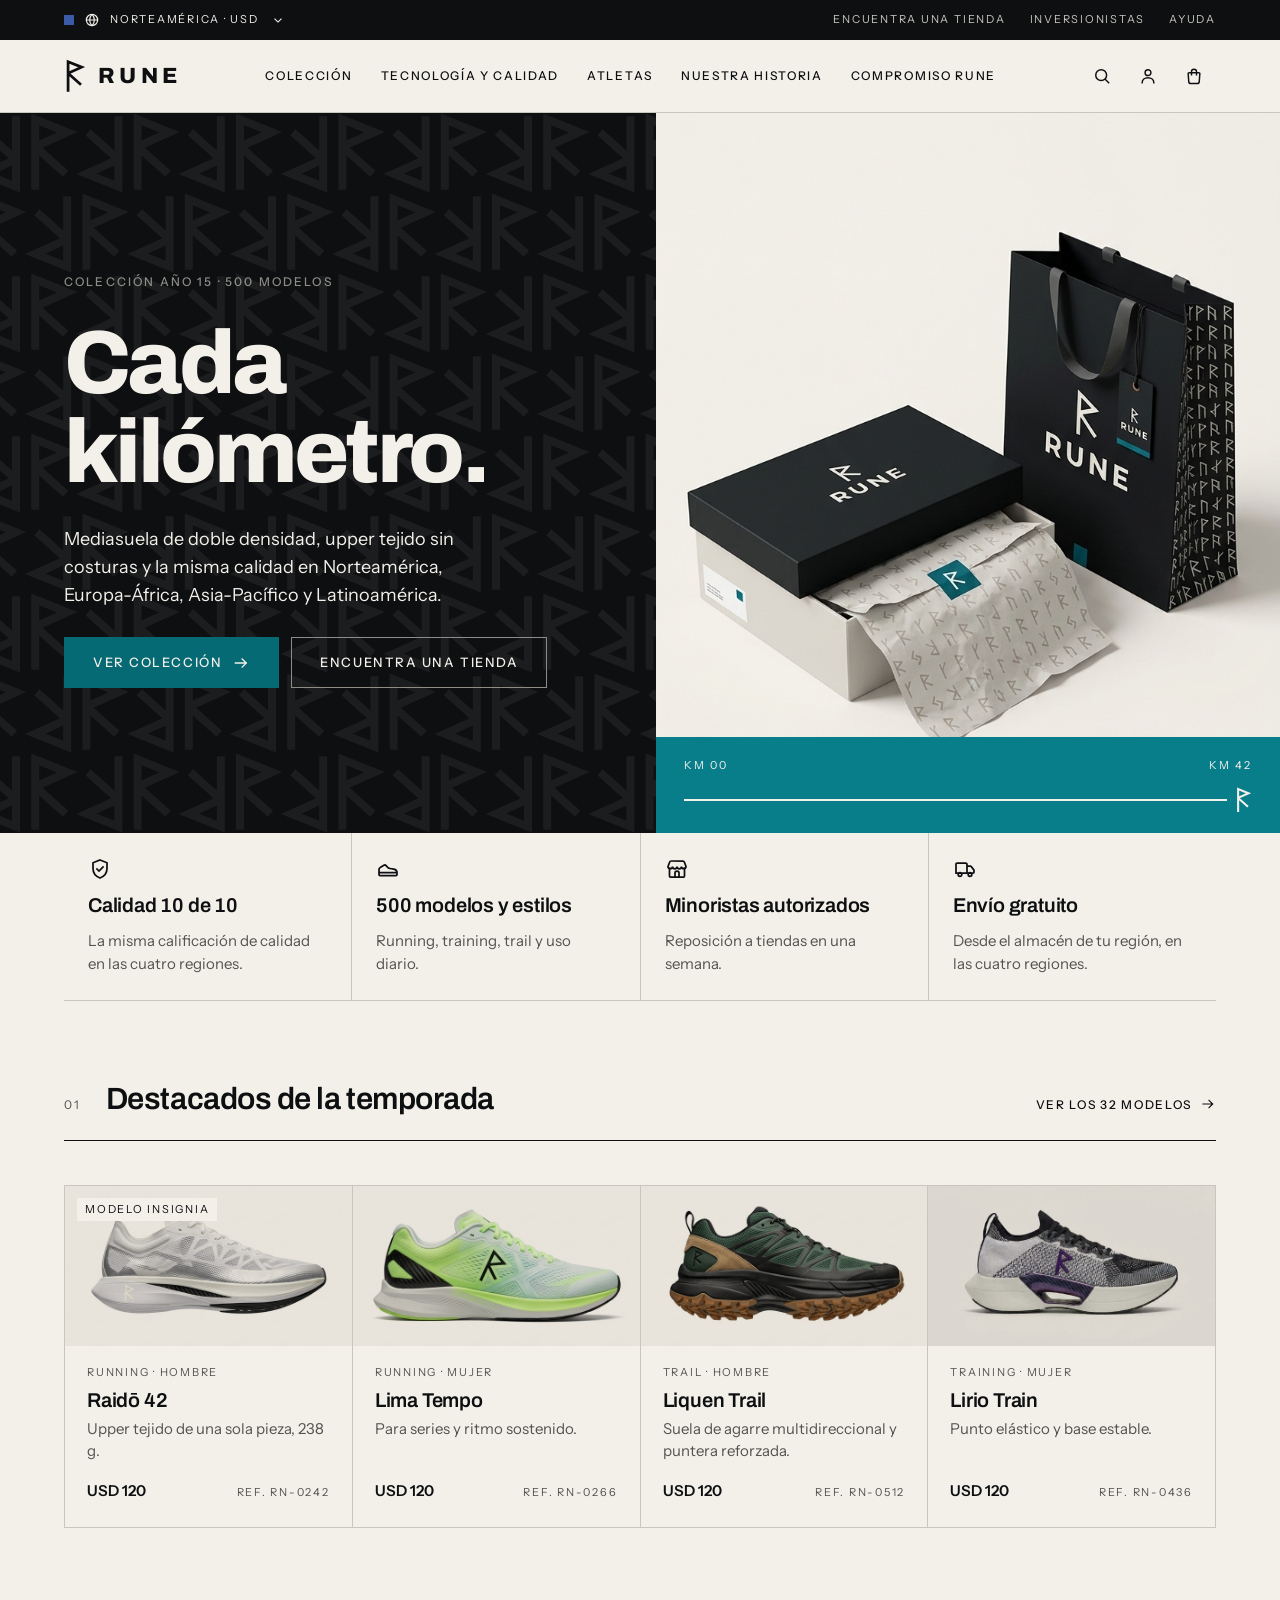
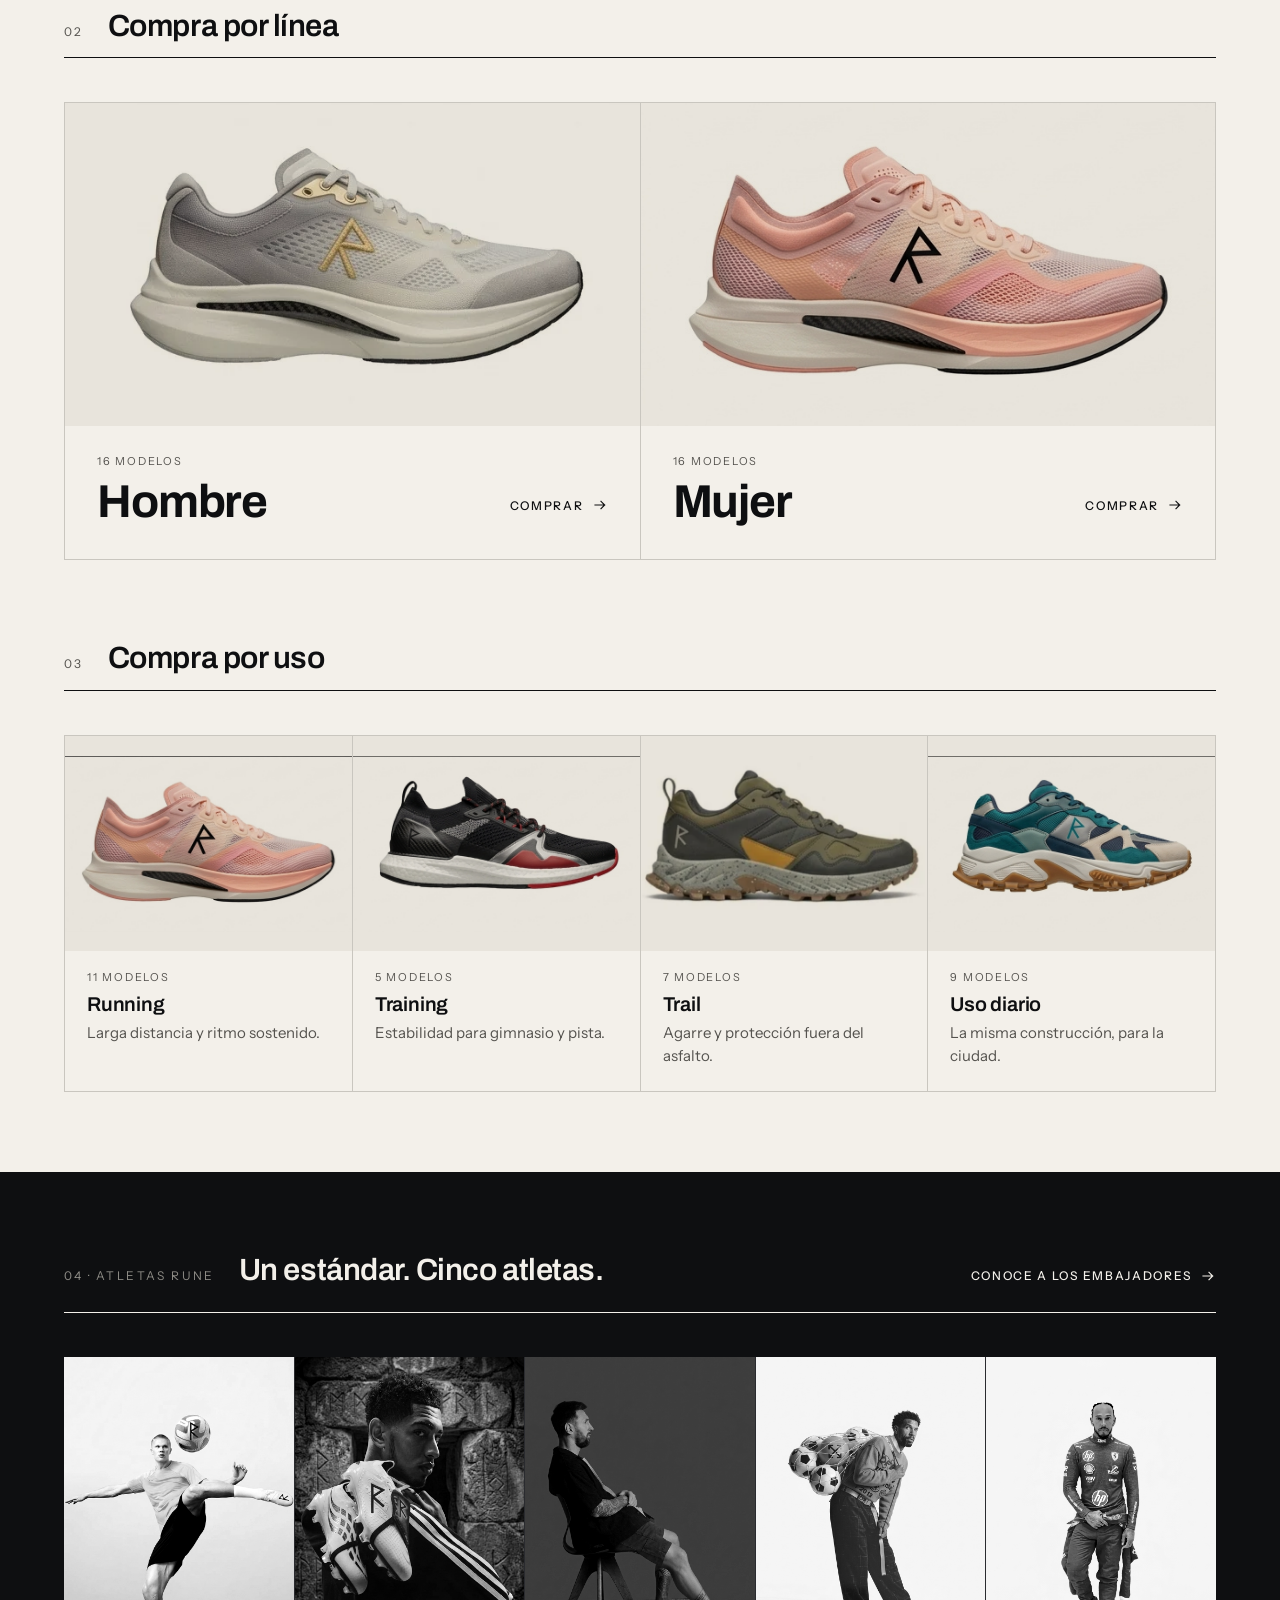
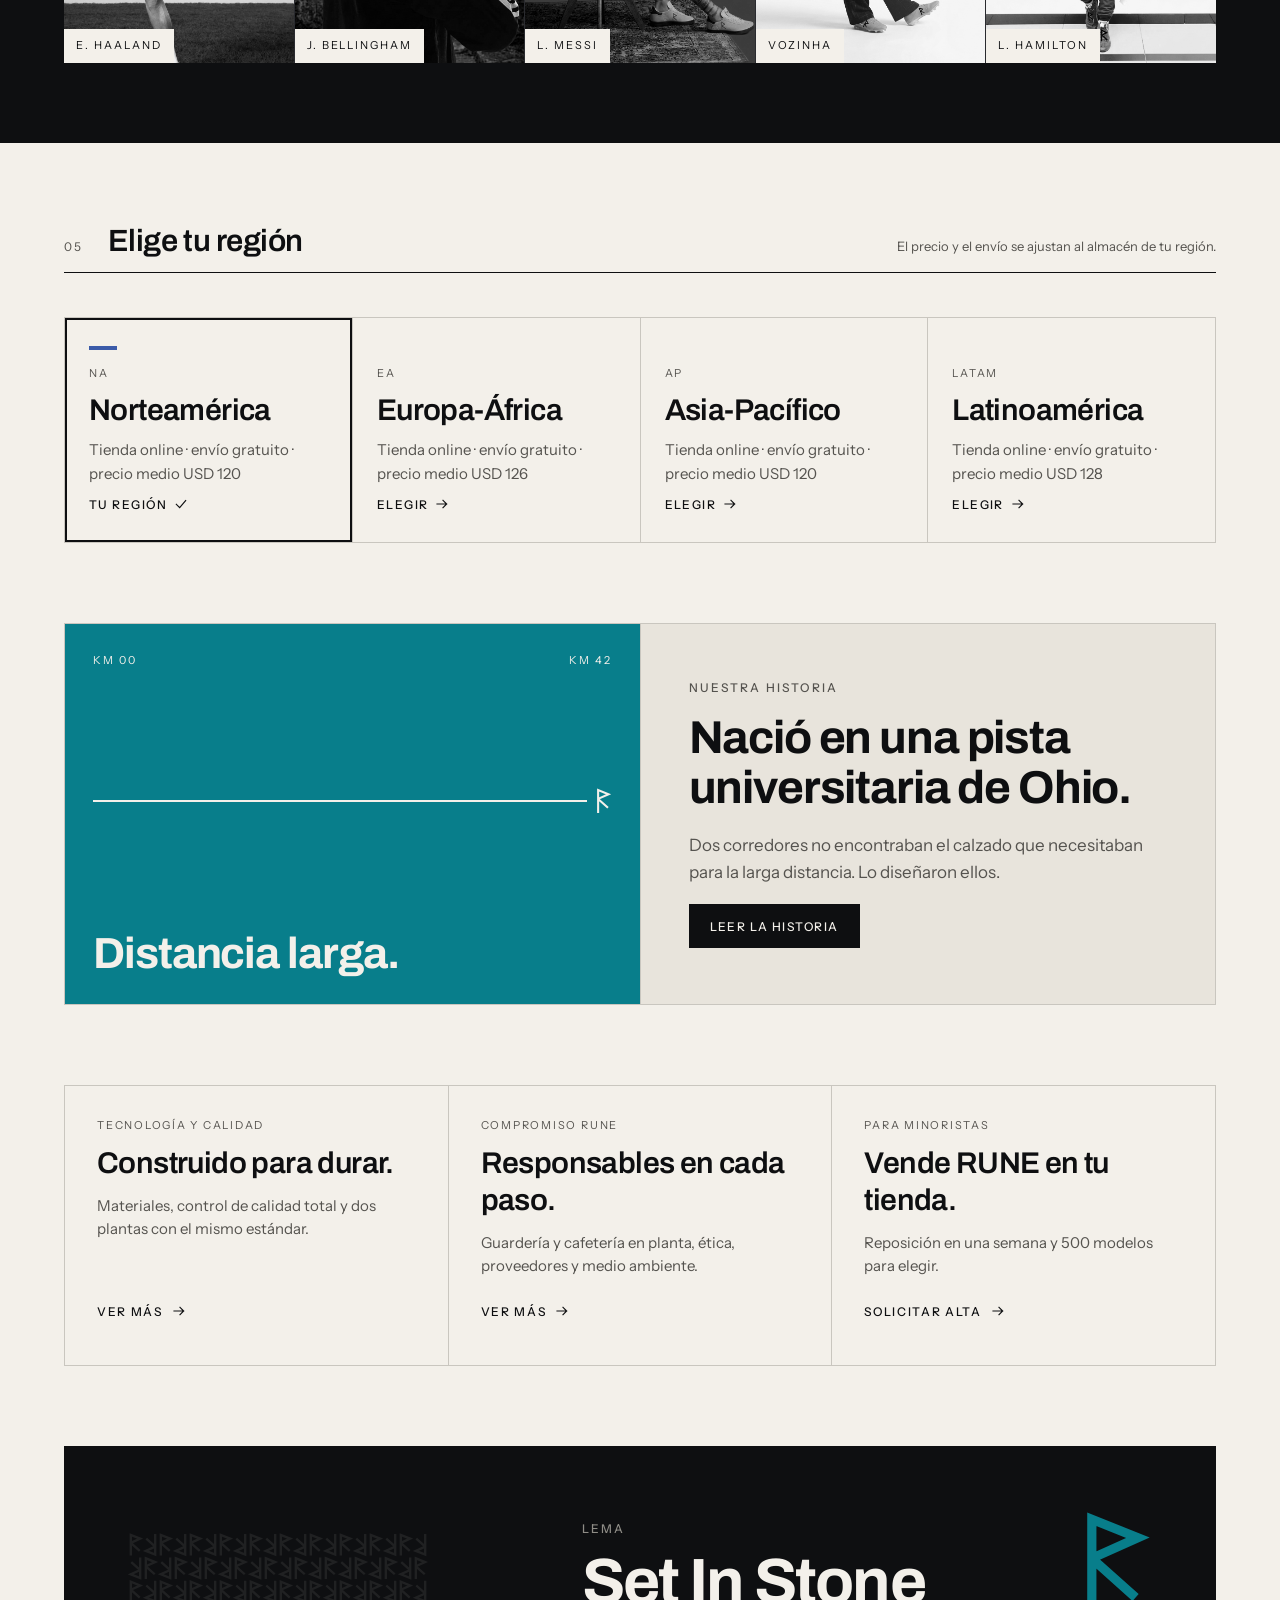
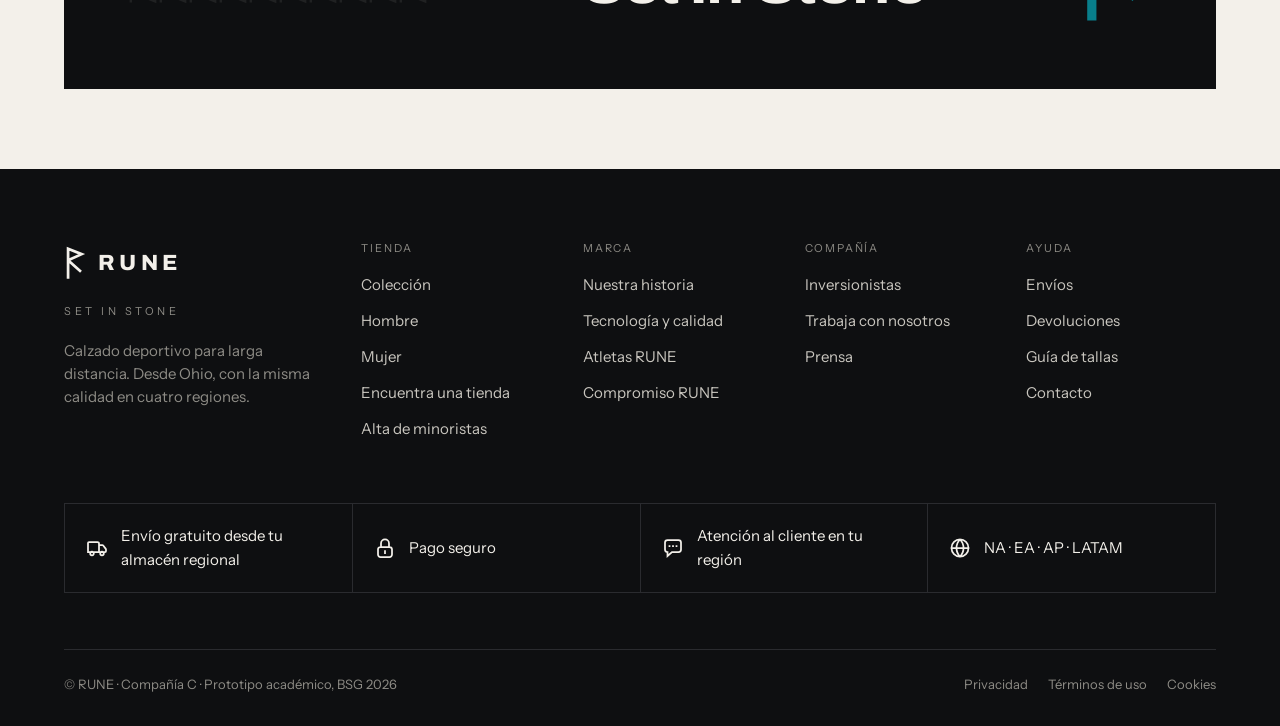
==== index.html @ 39f9c2b1 "V1" ====
<!doctype html>
<html lang="es">
<head>
<meta charset="utf-8">
<meta name="viewport" content="width=device-width, initial-scale=1">
<title>RUNE · Calzado deportivo para larga distancia</title>
<meta name="description" content="Calzado deportivo de larga distancia con la misma calidad en Norteamérica, Europa-África, Asia-Pacífico y Latinoamérica.">
<link rel="icon" href="img/marca/favicon.svg" type="image/svg+xml">
<link rel="stylesheet" href="css/site.css">
<style>
.uses .stage { aspect-ratio: 4 / 3; }
.uses .stage img { object-fit: contain; transform: scale(1.1); }
.uses .pcard:hover .stage img { transform: scale(1.16); }
.gender { display: grid; grid-template-columns: repeat(auto-fit, minmax(min(100%, 420px), 1fr)); gap: 1px; background: var(--rune-ceniza); border: 1px solid var(--rune-ceniza); }
.gender a { background: var(--bg-page); text-decoration: none; display: grid; grid-template-rows: auto 1fr; }
.gender .stage { aspect-ratio: 16 / 9; }
.gender .stage img { object-fit: contain; transform: scale(1.04); }
.gender a:hover .stage img { transform: scale(1.09); }
.gender .txt { padding: 28px 32px 32px; display: flex; justify-content: space-between; align-items: flex-end; gap: 16px; }
.gender a:hover { box-shadow: inset 0 0 0 1px var(--border-strong); }
.ath-strip { display: grid; grid-template-columns: repeat(5, minmax(0, 1fr)); gap: 1px; background: var(--rune-grafito); }
.ath-strip a { display: block; text-decoration: none; }
.ath-strip .photo { aspect-ratio: 3 / 4; }
@media (max-width: 900px) { .ath-strip { grid-template-columns: repeat(2, minmax(0, 1fr)); } .ath-strip a:last-child { grid-column: 1 / -1; } .ath-strip a:last-child .photo { aspect-ratio: 16 / 9; } }
.region-cell { min-height: 200px; padding: 28px 24px; display: flex; flex-direction: column; gap: 10px; text-decoration: none; background: var(--bg-page); color: inherit; cursor: pointer; border: 0; text-align: left; font: inherit; }
.region-cell .sw { width: 28px; height: 4px; background: var(--acc); margin-bottom: 6px; visibility: hidden; }
.region-cell[aria-pressed="true"] .sw { visibility: visible; }
.region-cell:hover { box-shadow: inset 0 0 0 1px var(--border-strong); }
.region-cell[aria-pressed="true"] { box-shadow: inset 0 0 0 2px var(--rune-basalto); }
.region-cell .go { margin-top: auto; display: inline-flex; align-items: center; gap: 6px; font-size: 12px; letter-spacing: .12em; text-transform: uppercase; font-weight: 500; }
</style>
</head>
<body>
<div data-site-header data-active="inicio"></div>

<main id="contenido">
  <!-- Héroe -->
  <section class="hero">
    <div data-pattern data-cols="28" data-rows="9"></div>
    <div class="hero-grid">
      <div class="hero-copy">
        <span class="lbl muted-inv">Colección Año 15 · 500 modelos</span>
        <h1 class="display">Cada kilómetro.</h1>
        <p class="lead measure" style="max-width:38ch">Mediasuela de doble densidad, upper tejido sin costuras y la misma calidad en Norteamérica, Europa-África, Asia-Pacífico y Latinoamérica.</p>
        <div class="btns">
          <a class="btn btn--accent" href="coleccion.html">Ver colección <span data-icon="arrow-right" data-size="18" data-class="ico--arrow"></span></a>
          <a class="btn btn--ghost-inv" href="tiendas.html">Encuentra una tienda</a>
        </div>
      </div>
      <div class="hero-media">
        <img src="img/marca/Packaging_Rune.jpg" alt="Caja de zapatillas RUNE con papel de seda estampado con el patrón de runas" width="816" height="1275">
        <div class="route acc-global route--slim">
          <div class="marks"><span>Km 00</span><span>Km 42</span></div>
          <div class="rl"><i></i><span data-symbol></span></div>
        </div>
      </div>
    </div>
  </section>

  <!-- Promesas -->
  <section class="wrap">
    <div class="cells cells--flush g-4">
      <div class="cell cell--sm"><span data-icon="shield-check" data-size="24"></span><span class="h4">Calidad 10 de 10</span><span class="small muted">La misma calificación de calidad en las cuatro regiones.</span></div>
      <div class="cell cell--sm"><span data-icon="shoe" data-size="24"></span><span class="h4">500 modelos y estilos</span><span class="small muted">Running, training, trail y uso diario.</span></div>
      <div class="cell cell--sm"><span data-icon="store" data-size="24"></span><span class="h4">Minoristas autorizados</span><span class="small muted">Reposición a tiendas en una semana.</span></div>
      <div class="cell cell--sm"><span data-icon="truck" data-size="24"></span><span class="h4">Envío gratuito</span><span class="small muted">Desde el almacén de tu región, en las cuatro regiones.</span></div>
    </div>
  </section>

  <!-- Destacados -->
  <section class="wrap section">
    <div class="sh"><span class="idx">01</span><h2>Destacados de la temporada</h2><a class="link-arrow aside" href="coleccion.html">Ver los 32 modelos <span data-icon="arrow-right" data-size="16"></span></a></div>
    <div class="cells g-4" id="destacados"></div>
  </section>

  <!-- Hombre / Mujer -->
  <section class="wrap section">
    <div class="sh"><span class="idx">02</span><h2>Compra por línea</h2></div>
    <div class="gender">
      <a href="coleccion.html?genero=hombre">
        <div class="stage"><img src="img/zapatillas/Zapatillas_hombre_3_3.png" alt="Ceniza Pace, zapatilla de running de hombre" loading="lazy"></div>
        <div class="txt"><div class="stack gap-8"><span class="lbl-sm muted">16 modelos</span><span class="h2">Hombre</span></div><span class="link-arrow">Comprar <span data-icon="arrow-right" data-size="16"></span></span></div>
      </a>
      <a href="coleccion.html?genero=mujer">
        <div class="stage"><img src="img/zapatillas/Zapatillas_mujer_2_3.jpg" alt="Coral Pace, zapatilla de running de mujer" loading="lazy"></div>
        <div class="txt"><div class="stack gap-8"><span class="lbl-sm muted">16 modelos</span><span class="h2">Mujer</span></div><span class="link-arrow">Comprar <span data-icon="arrow-right" data-size="16"></span></span></div>
      </a>
    </div>
  </section>

  <!-- Por uso -->
  <section class="wrap section uses">
    <div class="sh"><span class="idx">03</span><h2>Compra por uso</h2></div>
    <div class="cells g-4" id="usos"></div>
  </section>

  <!-- Atletas -->
  <section class="section">
    <div class="band-dark on-dark">
      <div class="wrap" style="padding-top:80px;padding-bottom:80px">
        <div class="sh"><span class="idx">04 · Atletas RUNE</span><h2>Un estándar. Cinco atletas.</h2><a class="link-arrow aside" href="atletas.html" style="color:var(--rune-hueso)">Conoce a los embajadores <span data-icon="arrow-right" data-size="16"></span></a></div>
        <div class="ath-strip" id="atletas"></div>
      </div>
    </div>
  </section>

  <!-- Regiones -->
  <section id="regiones" class="wrap section">
    <div class="sh"><span class="idx">05</span><h2>Elige tu región</h2><span class="aside caption">El precio y el envío se ajustan al almacén de tu región.</span></div>
    <div class="cells g-4" id="region-cells"></div>
  </section>

  <!-- Historia -->
  <section class="wrap section">
    <div class="cells g-2">
      <div class="route acc-global" style="min-height:380px">
        <div class="marks"><span>Km 00</span><span>Km 42</span></div>
        <div class="rl"><i></i><span data-symbol></span></div>
        <p class="hl">Distancia larga.</p>
      </div>
      <div class="cell cell--muted" style="padding:48px;justify-content:center;gap:18px">
        <span class="lbl muted">Nuestra historia</span>
        <h2 class="h2">Nació en una pista universitaria de Ohio.</h2>
        <p class="muted">Dos corredores no encontraban el calzado que necesitaban para la larga distancia. Lo diseñaron ellos.</p>
        <a class="btn btn--primary btn--sm" href="historia.html" style="align-self:flex-start">Leer la historia</a>
      </div>
    </div>
  </section>

  <!-- Marca -->
  <section class="wrap section">
    <div class="cells g-3">
      <a class="cell" href="calidad.html"><span class="lbl-sm muted">Tecnología y calidad</span><span class="h3">Construido para durar.</span><span class="small muted">Materiales, control de calidad total y dos plantas con el mismo estándar.</span><span class="link-arrow" style="margin-top:auto">Ver más <span data-icon="arrow-right" data-size="16"></span></span></a>
      <a class="cell" href="compromiso.html"><span class="lbl-sm muted">Compromiso RUNE</span><span class="h3">Responsables en cada paso.</span><span class="small muted">Guardería y cafetería en planta, ética, proveedores y medio ambiente.</span><span class="link-arrow" style="margin-top:auto">Ver más <span data-icon="arrow-right" data-size="16"></span></span></a>
      <a class="cell" href="tiendas.html#mayorista"><span class="lbl-sm muted">Para minoristas</span><span class="h3">Vende RUNE en tu tienda.</span><span class="small muted">Reposición en una semana y 500 modelos para elegir.</span><span class="link-arrow" style="margin-top:auto">Solicitar alta <span data-icon="arrow-right" data-size="16"></span></span></a>
    </div>
  </section>

  <section class="wrap section section--last">
    <div class="tagline acc-global">
      <div data-pattern data-cols="20" data-rows="3" style="opacity:.08"></div>
      <div class="stack gap-12"><span class="lbl muted-inv">Lema</span><span class="t">Set In Stone</span></div>
      <span data-symbol></span>
    </div>
  </section>
</main>

<div data-site-footer></div>

<script src="js/data.js"></script>
<script src="js/site.js"></script>
<script>
(function () {
  var R = window.RUNE, D = R.data;
  var feat = ['rn-0242', 'rn-0266', 'rn-0512', 'rn-0436'];
  document.getElementById('destacados').innerHTML = feat.map(function (id, i) {
    return R.productCard(R.byId(id), { badge: i === 0 ? 'Modelo insignia' : '' });
  }).join('');

  var useImg = { 'Running': 'rn-0270', 'Training': 'rn-0405', 'Trail': 'rn-0540', 'Uso diario': 'rn-0601' };
  document.getElementById('usos').innerHTML = D.uses.map(function (u) {
    var p = R.byId(useImg[u.key]);
    var n = D.products.filter(function (x) { return x.use === u.key; }).length;
    return '<a class="pcard" href="coleccion.html?uso=' + encodeURIComponent(u.key) + '"><div class="stage"><img src="' + p.img + '" alt="" loading="lazy"></div>' +
      '<div class="body"><span class="meta">' + n + ' modelos</span><span class="name">' + u.key + '</span><span class="spec">' + u.desc + '</span></div></a>';
  }).join('');

  document.getElementById('atletas').innerHTML = D.athletes.map(function (a) {
    return '<a class="photo-link" href="atletas.html#' + a.id + '"><div class="photo"><img class="bw" src="' + a.img + '" alt="' + R.esc(a.name) + '" style="object-position:' + a.pos + '" loading="lazy"><span class="name">' + R.esc(a.short) + '</span></div></a>';
  }).join('');

  var rc = document.getElementById('region-cells');
  function drawRegions() {
    var cur = R.region().key;
    rc.innerHTML = D.regions.map(function (r) {
      return '<button type="button" class="region-cell" data-key="' + r.key + '" aria-pressed="' + (r.key === cur) + '">' +
        '<span class="sw" aria-hidden="true"></span><span class="lbl-sm muted">' + r.code + '</span>' +
        '<span class="h3">' + r.name + '</span><span class="small muted">Tienda online · envío gratuito · precio medio USD ' + r.price + '</span>' +
        '<span class="go">' + (r.key === cur ? 'Tu región ' + R.icon('check', 16) : 'Elegir ' + R.icon('arrow-right', 16)) + '</span></button>';
    }).join('');
  }
  rc.addEventListener('click', function (e) { var b = e.target.closest('[data-key]'); if (b) R.setRegion(b.getAttribute('data-key')); });
  document.addEventListener('rune:region', drawRegions);
  drawRegions();
})();
</script>
</body>
</html>
---- css/site.css ----
/* RUNE · Sitio web
   Tokens del Design System (tokens.css) + patrones del manual:
   radio 0, sin sombras, celdas de 1px Ceniza, encabezados de sección sobre línea Basalto,
   un solo acento regional por pieza, Petróleo como color firma. */
@import url('tokens.css');

:root {
  /* Derivados de Petróleo usados en interfaz (contraste AA sobre Hueso) */
  --petroleo-ui: #066a75;
  --petroleo-link: #05555e;
  --petroleo-800: #043f46;
  --petroleo-100: #dceded;
  --petroleo-300: #a9d4d8;

  --gutter: clamp(16px, 5vw, 72px);
  --maxw: 1440px;
  --header-h: 112px;

  /* Acento regional activo (lo cambia site.js según la región elegida) */
  --acc: var(--rune-na);
  --acc-ink: var(--rune-na-ink);
  color-scheme: light;
}
[data-region="na"]    { --acc: var(--rune-na);    --acc-ink: var(--rune-na-ink); }
[data-region="emea"]  { --acc: var(--rune-emea);  --acc-ink: var(--rune-emea-ink); }
[data-region="apac"]  { --acc: var(--rune-apac);  --acc-ink: var(--rune-apac-ink); }
[data-region="latam"] { --acc: var(--rune-latam); --acc-ink: var(--rune-latam-ink); }
.acc-global { --acc: var(--rune-petroleo); --acc-ink: var(--rune-petroleo-ink); }
.acc-na     { --acc: var(--rune-na);       --acc-ink: var(--rune-na-ink); }
.acc-emea   { --acc: var(--rune-emea);     --acc-ink: var(--rune-emea-ink); }
.acc-apac   { --acc: var(--rune-apac);     --acc-ink: var(--rune-apac-ink); }
.acc-latam  { --acc: var(--rune-latam);    --acc-ink: var(--rune-latam-ink); }

/* ---------- Base ---------- */
*, *::before, *::after { box-sizing: border-box; }
html { -webkit-text-size-adjust: 100%; }
body {
  margin: 0;
  background: var(--bg-page);
  color: var(--text-primary);
  font-family: var(--font-body);
  font-size: var(--type-body);
  line-height: var(--lh-body);
  -webkit-font-smoothing: antialiased;
  overflow-x: hidden;
}
img { display: block; max-width: 100%; }
a { color: inherit; }
a, button { -webkit-tap-highlight-color: transparent; }
:focus-visible { outline: 1px solid var(--rune-petroleo); outline-offset: 2px; }
button { font: inherit; color: inherit; }
h1, h2, h3, h4, p { margin: 0; }
.sr-only { position: absolute; width: 1px; height: 1px; padding: 0; margin: -1px; overflow: hidden; clip: rect(0 0 0 0); white-space: nowrap; border: 0; }
.skip { position: absolute; left: 8px; top: -60px; z-index: 100; background: var(--rune-basalto); color: var(--rune-hueso); padding: 12px 16px; text-decoration: none; }
.skip:focus { top: 8px; }

.wrap { width: 100%; max-width: var(--maxw); margin: 0 auto; padding-inline: var(--gutter); }
.section { padding-top: var(--section-gap); }
.section--last { padding-bottom: var(--section-gap); }
.ico { display: inline-block; flex: none; vertical-align: middle; }
.sym { display: inline-block; flex: none; height: 1em; width: auto; }

/* ---------- Tipografía ---------- */
.lbl { font-size: var(--type-label); letter-spacing: var(--ls-label); text-transform: uppercase; font-weight: 500; line-height: 1.4; }
.lbl-sm { font-size: var(--type-label-sm); letter-spacing: var(--ls-label-sm); text-transform: uppercase; line-height: 1.4; }
.muted { color: var(--text-secondary); }
.on-dark .muted, .muted-inv { color: var(--text-inverse-muted); }
.display { font-family: var(--font-display); font-weight: 800; font-size: clamp(48px, 7vw, var(--type-display)); line-height: var(--lh-display); letter-spacing: var(--ls-display); text-wrap: balance; }
.h1 { font-family: var(--font-display); font-weight: 700; font-size: clamp(40px, 5.4vw, var(--type-h1)); line-height: 1; letter-spacing: var(--ls-h1); text-wrap: balance; }
.h2 { font-family: var(--font-display); font-weight: 700; font-size: clamp(32px, 3.6vw, var(--type-h2)); line-height: var(--lh-h2); letter-spacing: var(--ls-h2); text-wrap: balance; }
.h3 { font-family: var(--font-display); font-weight: 600; font-size: clamp(24px, 2.4vw, var(--type-h3)); line-height: var(--lh-h3); letter-spacing: var(--ls-h3); }
.h4 { font-family: var(--font-display); font-weight: 600; font-size: var(--type-h4); line-height: var(--lh-h4); letter-spacing: var(--ls-h4); }
.lead { font-size: var(--type-lead); line-height: var(--lh-lead); }
.small { font-size: var(--type-small); line-height: var(--lh-small); }
.caption { font-size: var(--type-caption); line-height: var(--lh-caption); color: var(--text-secondary); }
.measure { max-width: 56ch; }
.stack { display: flex; flex-direction: column; }
.gap-8 { gap: 8px; } .gap-12 { gap: 12px; } .gap-16 { gap: 16px; } .gap-24 { gap: 24px; } .gap-32 { gap: 32px; }

/* ---------- Botones ---------- */
.btn {
  display: inline-flex; align-items: center; justify-content: center; gap: 10px;
  min-height: 48px; padding: 14px 28px;
  font-family: var(--font-body); font-size: 13px; font-weight: 500; letter-spacing: 0.12em; text-transform: uppercase;
  text-decoration: none; border: 1px solid transparent; border-radius: 0; cursor: pointer;
  transition: filter var(--dur-fast) var(--ease-out), border-color var(--dur-fast) var(--ease-out), background-color var(--dur-fast) var(--ease-out);
}
.btn--sm { min-height: 44px; padding: 10px 20px; font-size: 12px; }
.btn--primary { background: var(--rune-basalto); color: var(--rune-hueso); }
.btn--accent { background: var(--petroleo-ui); color: var(--rune-hueso); }
.btn--inverse { background: var(--rune-hueso); color: var(--rune-basalto); }
.btn--secondary { background: transparent; color: var(--text-primary); border-color: var(--border-hairline); }
.btn--ghost-inv { background: transparent; color: var(--rune-hueso); border-color: var(--rune-liquen); }
.btn--primary:hover, .btn--accent:hover, .btn--inverse:hover { filter: brightness(1.15); }
.btn--inverse:hover { filter: brightness(0.96); }
.btn--secondary:hover { border-color: var(--border-strong); }
.btn--ghost-inv:hover { border-color: var(--rune-hueso); }
.btn[disabled] { opacity: .4; cursor: not-allowed; }
.btn .ico { transition: transform var(--dur-base) var(--ease-out); }
.btn:hover .ico--arrow { transform: translateX(3px); }
.btns { display: flex; flex-wrap: wrap; gap: 12px; }

.link { color: var(--petroleo-link); text-underline-offset: 3px; }
.link-arrow { display: inline-flex; align-items: center; gap: 8px; font-size: 12px; letter-spacing: .14em; text-transform: uppercase; font-weight: 500; text-decoration: none; min-height: 44px; }
.link-arrow:hover .ico { transform: translateX(3px); }
.link-arrow .ico { transition: transform var(--dur-base) var(--ease-out); }

/* ---------- Chips / filtros ---------- */
.chips { display: flex; flex-wrap: wrap; gap: 8px; }
.chip {
  min-height: 44px; padding: 10px 18px; border: 1px solid var(--border-hairline); background: transparent; color: var(--text-primary);
  font-size: 12px; letter-spacing: .12em; text-transform: uppercase; font-weight: 500; cursor: pointer; border-radius: 0;
  display: inline-flex; align-items: center; gap: 8px;
  transition: border-color var(--dur-fast) var(--ease-out), background-color var(--dur-fast) var(--ease-out);
}
.chip:hover { border-color: var(--border-strong); }
.chip[aria-pressed="true"] { background: var(--rune-basalto); border-color: var(--rune-basalto); color: var(--rune-hueso); }
.chip .n { font-size: 11px; color: var(--text-muted); letter-spacing: .04em; }
.chip[aria-pressed="true"] .n { color: var(--rune-liquen); }

/* ---------- Tag ---------- */
.tag { display: inline-flex; align-items: center; gap: 8px; font-size: 13px; letter-spacing: .04em; padding: 7px 14px; line-height: 1; background: var(--rune-basalto); color: var(--rune-hueso); }
.tag--acc { background: var(--acc); color: var(--acc-ink); }
.tag--outline { background: transparent; color: var(--text-primary); border: 1px solid var(--border-hairline); }
.badge { display: inline-block; font-size: 11px; letter-spacing: .16em; text-transform: uppercase; padding: 5px 8px; background: var(--rune-hueso); color: var(--rune-basalto); line-height: 1.2; }

/* ---------- Encabezado de sección ---------- */
.sh { display: flex; flex-wrap: wrap; align-items: baseline; gap: 8px 24px; border-bottom: 1px solid var(--border-strong); padding-bottom: 14px; margin-bottom: 44px; }
.sh .idx { font-size: 12px; letter-spacing: .2em; text-transform: uppercase; color: var(--text-secondary); }
.sh h2 { font-family: var(--font-display); font-weight: 600; font-size: clamp(24px, 2.4vw, 32px); letter-spacing: -0.015em; line-height: 1.15; }
.sh .aside { margin-left: auto; }
@media (max-width: 640px) { .sh .aside { margin-left: 0; width: 100%; } }
.on-dark .sh { border-color: var(--rune-hueso); }
.on-dark .sh .idx { color: var(--text-inverse-muted); }

/* ---------- Celdas 1px ---------- */
.cells { display: grid; gap: 1px; background: var(--rune-ceniza); border: 1px solid var(--rune-ceniza); }
.cells > * { background: var(--bg-page); min-width: 0; }
.cells--flush { border-left: 0; border-right: 0; border-top: 0; }
.on-dark .cells { background: var(--rune-grafito); border-color: var(--rune-grafito); }
.on-dark .cells > * { background: var(--rune-basalto); }
.g-2 { grid-template-columns: repeat(auto-fit, minmax(min(100%, 420px), 1fr)); }
.g-3 { grid-template-columns: repeat(auto-fit, minmax(min(100%, 300px), 1fr)); }
.g-4 { grid-template-columns: repeat(auto-fit, minmax(min(100%, 240px), 1fr)); }
.g-5 { grid-template-columns: repeat(auto-fit, minmax(min(100%, 200px), 1fr)); }
.cell { padding: 32px; display: flex; flex-direction: column; gap: 12px; }
.cell--sm { padding: 24px; }
.cell--muted { background: var(--surface-muted) !important; }
a.cell, a.hov { text-decoration: none; color: inherit; transition: box-shadow var(--dur-fast) var(--ease-out); }
a.cell:hover, a.hov:hover { box-shadow: inset 0 0 0 1px var(--border-strong); }
.cell .ico-box { color: var(--text-primary); }

/* Card (componente core/Card) */
.card { display: flex; flex-direction: column; gap: 12px; padding: 32px; }
.card .k { font-size: var(--type-label-sm); letter-spacing: var(--ls-label-sm); text-transform: uppercase; color: var(--text-muted); }
.card .t { font-family: var(--font-display); font-weight: 600; font-size: var(--type-h4); line-height: var(--lh-h4); letter-spacing: var(--ls-h4); }
.card .d { font-size: var(--type-small); line-height: var(--lh-small); color: var(--text-secondary); }

/* ---------- Cabecera ---------- */
.site-header { position: sticky; top: 0; z-index: 50; background: var(--bg-page); border-bottom: 1px solid var(--border-hairline); }
.topbar { background: var(--surface-inverse); color: var(--text-inverse); font-size: 11px; letter-spacing: .16em; text-transform: uppercase; }
.topbar .wrap { display: flex; flex-wrap: wrap; justify-content: space-between; align-items: center; gap: 4px 24px; min-height: 40px; }
.topbar a { text-decoration: none; display: inline-flex; align-items: center; min-height: 40px; color: var(--rune-ceniza); }
.topbar a:hover { color: var(--rune-hueso); }
.topbar nav { display: flex; flex-wrap: wrap; gap: 0 24px; }
.region-pick { display: inline-flex; align-items: center; gap: 10px; }
.region-pick .sq { width: 10px; height: 10px; background: var(--acc); flex: none; }
.region-pick select {
  appearance: none; -webkit-appearance: none; background: transparent; color: var(--rune-hueso); border: 0; border-radius: 0;
  font: inherit; letter-spacing: inherit; text-transform: inherit; min-height: 40px; padding: 0 22px 0 0; cursor: pointer;
  background-image: url("data:image/svg+xml,%3Csvg xmlns='http://www.w3.org/2000/svg' viewBox='0 0 24 24' fill='none' stroke='%23F3F0EA' stroke-width='2'%3E%3Cpath d='M6 9.5L12 15.5L18 9.5'/%3E%3C/svg%3E");
  background-repeat: no-repeat; background-position: right center; background-size: 14px;
}
.region-pick select option { color: var(--rune-basalto); background: var(--rune-hueso); }
.mainbar .wrap { display: flex; align-items: center; justify-content: space-between; gap: 12px 32px; min-height: 72px; }
.brand { display: inline-flex; align-items: center; gap: 12px; text-decoration: none; min-height: 44px; color: var(--rune-basalto); }
.brand .sym { height: 34px; }
.brand .wm { font-family: var(--font-display); font-weight: 800; font-size: 22px; letter-spacing: .2em; line-height: 1; }
.mainnav { display: flex; gap: 0 28px; flex: 1; justify-content: center; }
.mainnav a {
  text-decoration: none; font-size: 12px; letter-spacing: .14em; text-transform: uppercase; font-weight: 500;
  display: inline-flex; align-items: center; min-height: 72px; border-bottom: 2px solid transparent; margin-bottom: -1px;
  transition: border-color var(--dur-fast) var(--ease-out);
}
.mainnav a:hover { border-bottom-color: var(--rune-ceniza); }
.mainnav a[aria-current="page"] { border-bottom-color: var(--rune-petroleo); }
.tools { display: flex; gap: 2px; align-items: center; }
.icon-btn { position: relative; width: 44px; height: 44px; display: inline-flex; align-items: center; justify-content: center; text-decoration: none; background: transparent; border: 0; cursor: pointer; color: var(--rune-basalto); }
.icon-btn:hover { background: var(--surface-muted); }
.icon-btn .count { position: absolute; top: 4px; right: 2px; min-width: 18px; height: 18px; padding: 0 4px; background: var(--rune-petroleo); color: var(--rune-hueso); font-size: 11px; font-weight: 600; line-height: 18px; text-align: center; }
.icon-btn .count:empty { display: none; }
.menu-btn { display: none; }
.mobile-nav { display: none; border-top: 1px solid var(--border-hairline); }
.mobile-nav a { display: flex; align-items: center; justify-content: space-between; min-height: 56px; text-decoration: none; border-bottom: 1px solid var(--border-hairline); font-family: var(--font-display); font-weight: 600; font-size: 20px; }
.mobile-nav a[aria-current="page"] { color: var(--petroleo-ui); }
@media (max-width: 1100px) {
  .mainnav { display: none; }
  .menu-btn { display: inline-flex; }
  .site-header.open .mobile-nav { display: block; }
}
@media (max-width: 640px) {
  .topbar nav { display: none; }
  .brand .wm { font-size: 18px; }
  .brand .sym { height: 28px; }
}

/* Mini-bolsa */
.bag-panel { position: absolute; right: var(--gutter); top: 100%; width: min(380px, calc(100vw - 32px)); background: var(--bg-page); border: 1px solid var(--border-strong); display: none; z-index: 60; }
.bag-panel.open { display: block; }
.bag-panel header { display: flex; justify-content: space-between; align-items: center; padding: 16px 20px; border-bottom: 1px solid var(--border-hairline); }
.bag-panel ul { list-style: none; margin: 0; padding: 0; max-height: 50vh; overflow: auto; }
.bag-panel li { display: grid; grid-template-columns: 88px 1fr auto; gap: 14px; align-items: center; padding: 12px 20px; border-bottom: 1px solid var(--border-hairline); }
.bag-panel .thumb { aspect-ratio: 688 / 384; }
.bag-panel footer { padding: 16px 20px 20px; display: flex; flex-direction: column; gap: 12px; }
.bag-panel .row { display: flex; justify-content: space-between; font-size: 15px; }
.bag-panel .empty { padding: 24px 20px; color: var(--text-secondary); font-size: 15px; }
.rm { background: none; border: 0; cursor: pointer; width: 44px; height: 44px; display: inline-flex; align-items: center; justify-content: center; color: var(--text-secondary); }
.rm:hover { color: var(--text-primary); }

/* ---------- Pie ---------- */
.site-footer { background: var(--surface-inverse); color: var(--text-inverse); margin-top: auto; }
.site-footer .wrap { padding-top: 72px; padding-bottom: 32px; display: flex; flex-direction: column; gap: 56px; }
.f-top { display: grid; grid-template-columns: minmax(240px, 1.4fr) repeat(4, minmax(140px, 1fr)); gap: 40px 32px; }
@media (max-width: 1000px) { .f-top { grid-template-columns: repeat(2, minmax(0, 1fr)); } .f-top .f-brand { grid-column: 1 / -1; } }
.f-brand { display: flex; flex-direction: column; gap: 18px; }
.f-brand .brand { color: var(--rune-hueso); }
.f-brand .ts { font-size: 11px; letter-spacing: .32em; text-transform: uppercase; color: var(--rune-liquen); }
.f-col { display: flex; flex-direction: column; }
.f-col .lbl-sm { color: var(--text-inverse-muted); margin-bottom: 10px; }
.f-col a { text-decoration: none; color: var(--rune-ceniza); font-size: 15px; min-height: 36px; display: inline-flex; align-items: center; }
.f-col a:hover { color: var(--rune-hueso); }
.f-perks { display: grid; grid-template-columns: repeat(auto-fit, minmax(min(100%, 220px), 1fr)); gap: 1px; background: var(--rune-grafito); border: 1px solid var(--rune-grafito); }
.f-perks > div { background: var(--rune-basalto); padding: 20px; display: flex; gap: 12px; align-items: center; font-size: 15px; }
.f-legal { display: flex; flex-wrap: wrap; justify-content: space-between; gap: 12px 24px; border-top: 1px solid var(--rune-grafito); padding-top: 24px; font-size: 13px; color: var(--text-inverse-muted); }
.f-legal a { text-decoration: none; }
.f-legal a:hover { color: var(--rune-hueso); }
.f-legal nav { display: flex; flex-wrap: wrap; gap: 20px; }

/* ---------- Patrón de runas ---------- */
.pattern { position: absolute; inset: 0; pointer-events: none; }
.pattern svg { width: 100%; height: 100%; display: block; }

/* ---------- Línea de recorrido (graphics/RouteLine) ---------- */
.route { background: var(--acc); color: var(--acc-ink); padding: 28px; display: flex; flex-direction: column; justify-content: space-between; gap: 24px; min-height: 240px; }
.route .marks { display: flex; justify-content: space-between; gap: 16px; font-size: var(--type-label-sm); letter-spacing: var(--ls-label); text-transform: uppercase; }
.route .rl { display: flex; align-items: center; gap: 8px; }
.route .rl i { flex: 1; height: var(--route-line-weight); background: currentColor; }
.route .rl .sym { height: 26px; }
.route .hl { font-family: var(--font-display); font-weight: 700; font-size: clamp(30px, 3.4vw, 44px); line-height: 1; letter-spacing: -0.025em; }
.route--slim { min-height: 0; padding: 20px 24px; gap: 14px; }
.route--slim .hl { font-size: 24px; }

/* ---------- Bloque de lema (layout/TaglineBlock) ---------- */
.tagline { position: relative; overflow: hidden; background: var(--surface-inverse); color: var(--text-inverse); padding: clamp(40px, 5vw, 64px); display: flex; align-items: center; justify-content: space-between; gap: 40px; }
.tagline .t { font-family: var(--font-display); font-weight: 700; font-size: clamp(40px, 5vw, 64px); letter-spacing: -0.03em; line-height: 1; }
.tagline .sym { height: clamp(80px, 9vw, 120px); color: var(--acc); position: relative; }
.tagline > div { position: relative; }

/* ---------- Escenario de producto ---------- */
.stage { position: relative; overflow: hidden; background: var(--surface-muted); aspect-ratio: 688 / 384; }
.stage img { width: 100%; height: 100%; object-fit: cover; mix-blend-mode: multiply; transform: scale(1.08); transition: transform var(--dur-base) var(--ease-out); }
.stage--tall { aspect-ratio: 4 / 3; }
.stage--tall img { object-fit: contain; transform: scale(1.02); padding: 0 4%; }
.stage .badge { position: absolute; left: 12px; top: 12px; z-index: 1; }

/* Tarjeta de producto */
.pcard { display: flex; flex-direction: column; text-decoration: none; color: inherit; transition: box-shadow var(--dur-fast) var(--ease-out); }
.pcard:hover { box-shadow: inset 0 0 0 1px var(--border-strong); }
.pcard:hover .stage img { transform: scale(1.13); }
.pcard .body { padding: 18px 22px 24px; display: flex; flex-direction: column; gap: 6px; flex: 1; }
.pcard .meta { font-size: 11px; letter-spacing: .16em; text-transform: uppercase; color: var(--text-secondary); }
.pcard .name { font-family: var(--font-display); font-weight: 600; font-size: 20px; letter-spacing: -0.01em; line-height: 1.2; }
.pcard .spec { font-size: 15px; line-height: 1.5; color: var(--text-secondary); }
.pcard .foot { display: flex; justify-content: space-between; align-items: baseline; margin-top: auto; padding-top: 10px; }
.pcard .price { font-size: 15px; font-weight: 600; }

/* ---------- Fotografía de atletas ---------- */
.photo { position: relative; overflow: hidden; background: var(--rune-niebla); }
.photo img { width: 100%; height: 100%; object-fit: cover; transition: transform var(--dur-base) var(--ease-out), filter var(--dur-base) var(--ease-out); }
.bw { filter: grayscale(1) contrast(1.06); }
.photo .name { position: absolute; left: 0; bottom: 0; background: var(--rune-hueso); color: var(--rune-basalto); padding: 8px 12px; font-size: 11px; letter-spacing: .18em; text-transform: uppercase; }
a.photo-link:hover .photo img.bw { filter: grayscale(0) contrast(1); }

/* ---------- Héroe ---------- */
.hero { background: var(--surface-inverse); color: var(--text-inverse); position: relative; overflow: hidden; }
.hero .pattern { opacity: .06; }
.hero-grid { position: relative; display: grid; grid-template-columns: minmax(0, 1.05fr) minmax(0, 1fr); min-height: min(720px, calc(100vh - var(--header-h))); }
.hero-copy { padding: 88px var(--gutter) 72px; padding-right: 48px; display: flex; flex-direction: column; justify-content: center; gap: 28px; max-width: 760px; margin-left: auto; width: 100%; }
.hero-media { position: relative; min-height: 420px; }
.hero-media img { position: absolute; inset: 0; width: 100%; height: 100%; object-fit: cover; }
.hero-media .route { position: absolute; left: 0; right: 0; bottom: 0; min-height: 0; padding: 20px 28px; gap: 12px; }
.hero-media .route .hl { font-size: 22px; }
@media (max-width: 900px) {
  .hero-grid { grid-template-columns: 1fr; }
  .hero-copy { padding: 64px var(--gutter) 48px; max-width: none; }
  .hero-media { min-height: 0; aspect-ratio: 4 / 5; }
}

/* Encabezado de página interior */
.page-head { padding-top: 48px; padding-bottom: 40px; display: flex; flex-direction: column; gap: 16px; }
.crumbs { font-size: 13px; color: var(--text-secondary); display: flex; flex-wrap: wrap; gap: 8px; }
.crumbs a { text-decoration: none; }
.crumbs a:hover { color: var(--text-primary); text-decoration: underline; text-underline-offset: 3px; }
.band-dark { background: var(--surface-inverse); color: var(--text-inverse); position: relative; overflow: hidden; }
.band-petroleo { background: var(--petroleo-800); color: var(--rune-hueso); position: relative; overflow: hidden; }
.band-muted { background: var(--surface-muted); }
.band-pad { padding-top: 96px; padding-bottom: 96px; }
.band-dark .pattern, .band-petroleo .pattern { opacity: .07; }

/* ---------- Formularios (forms/Input) ---------- */
.field { display: flex; flex-direction: column; gap: 8px; }
.field > span { font-size: var(--type-label-sm); letter-spacing: var(--ls-label-sm); text-transform: uppercase; color: var(--text-secondary); }
.field input, .field textarea, .field select {
  font: inherit; font-size: 15px; padding: 12px 14px; min-height: 48px; background: var(--surface-card); color: var(--text-primary);
  border: 1px solid var(--border-hairline); border-radius: 0; outline: none; transition: border-color var(--dur-fast) var(--ease-out);
}
.field textarea { min-height: 120px; resize: vertical; }
.field input:hover, .field textarea:hover, .field select:hover { border-color: var(--rune-liquen); }
.field input:focus, .field textarea:focus, .field select:focus { border-color: var(--rune-petroleo); }
.field .hint { font-size: 12px; color: var(--text-muted); }
.field.error input { border-color: var(--text-danger); }
.field .err { font-size: 12px; color: var(--text-danger); }
.status { background: var(--petroleo-100); padding: 14px 16px; font-size: 15px; display: flex; gap: 10px; align-items: center; }
.status[hidden] { display: none; }

/* Tablas */
.table-box { overflow-x: auto; border: 1px solid var(--rune-ceniza); }
table.t { border-collapse: collapse; width: 100%; font-size: 15px; }
table.t th, table.t td { padding: 16px 20px; text-align: left; border-bottom: 1px solid var(--rune-ceniza); white-space: nowrap; }
table.t thead th { font-size: 11px; letter-spacing: .16em; text-transform: uppercase; color: var(--text-secondary); font-weight: 500; background: var(--surface-muted); }
table.t tbody th { font-weight: 600; }
table.t tr:last-child > * { border-bottom: 0; }

/* Utilidades de rejilla */
.split { display: grid; grid-template-columns: repeat(auto-fit, minmax(min(100%, 420px), 1fr)); gap: 48px; align-items: center; }
.row-between { display: flex; flex-wrap: wrap; justify-content: space-between; align-items: center; gap: 16px; }

/* Movimiento reducido */
@media (prefers-reduced-motion: reduce) {
  *, *::before, *::after { transition: none !important; animation: none !important; }
}
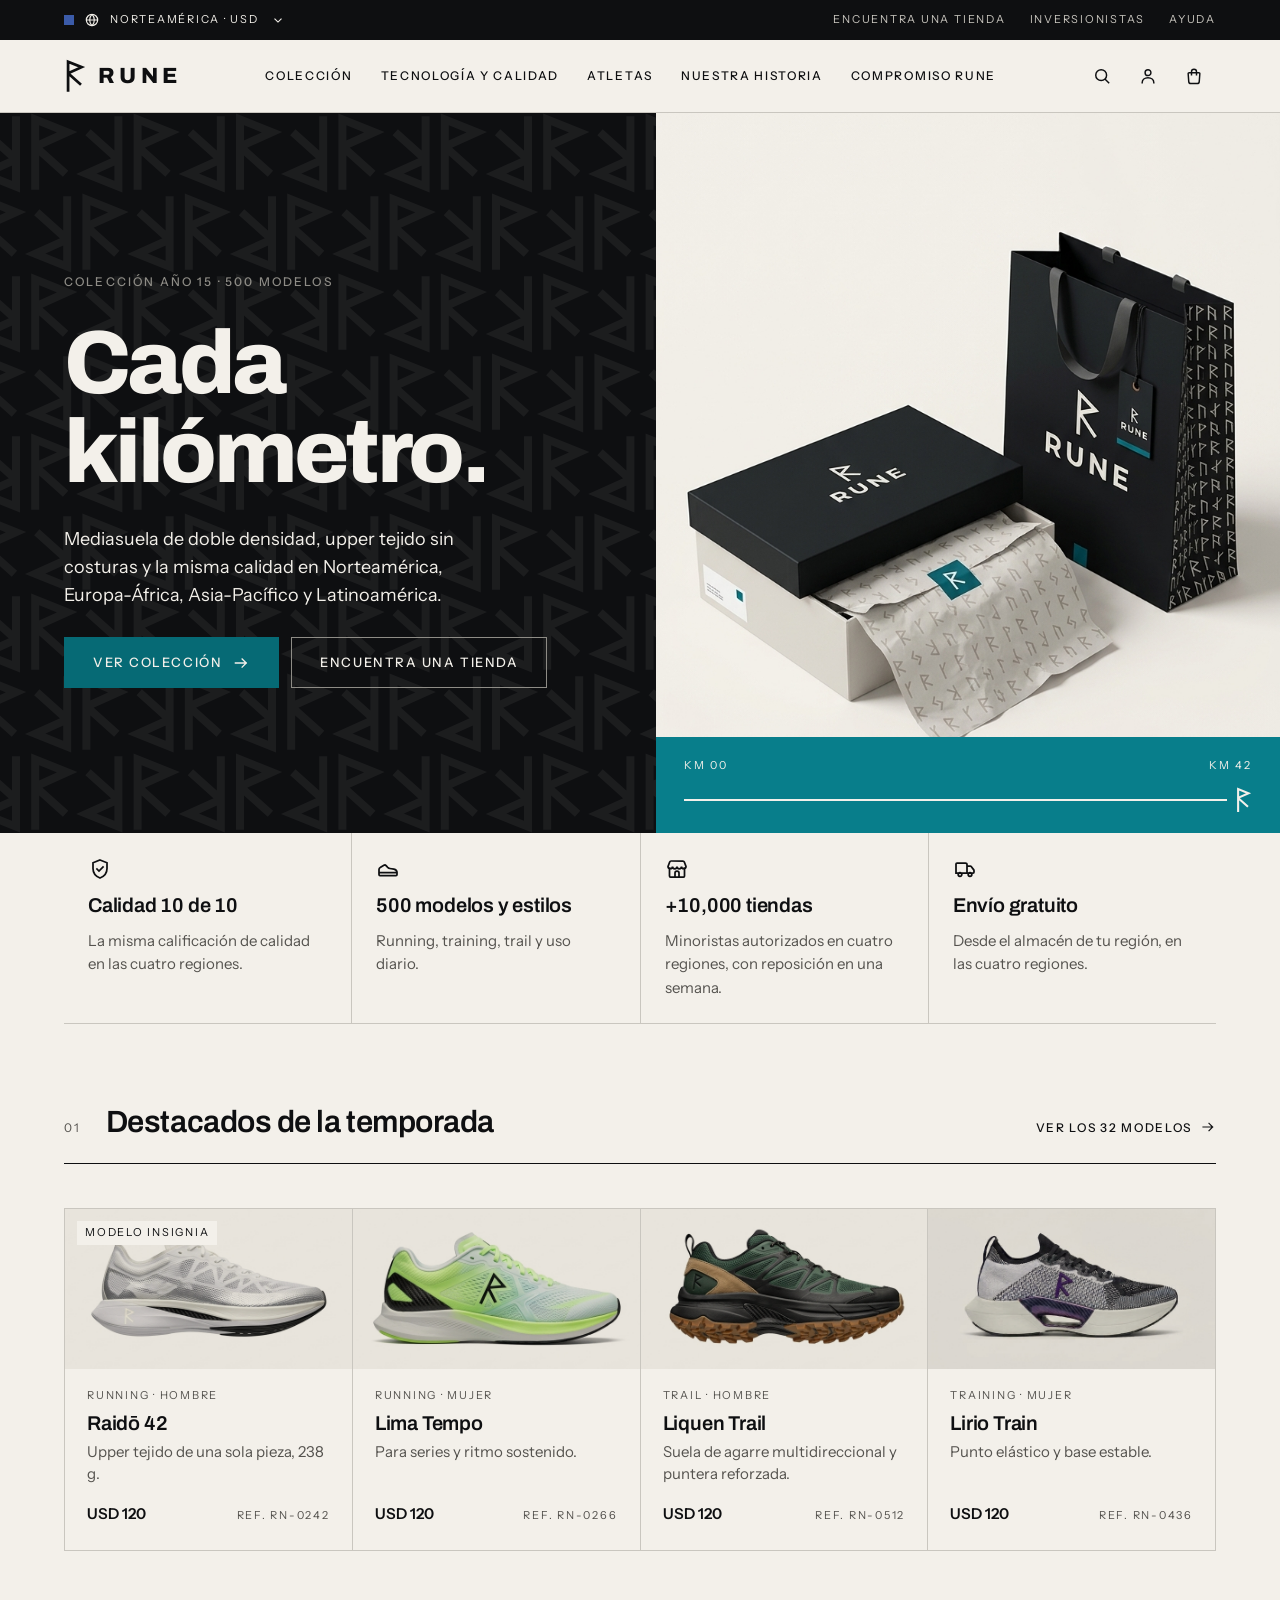
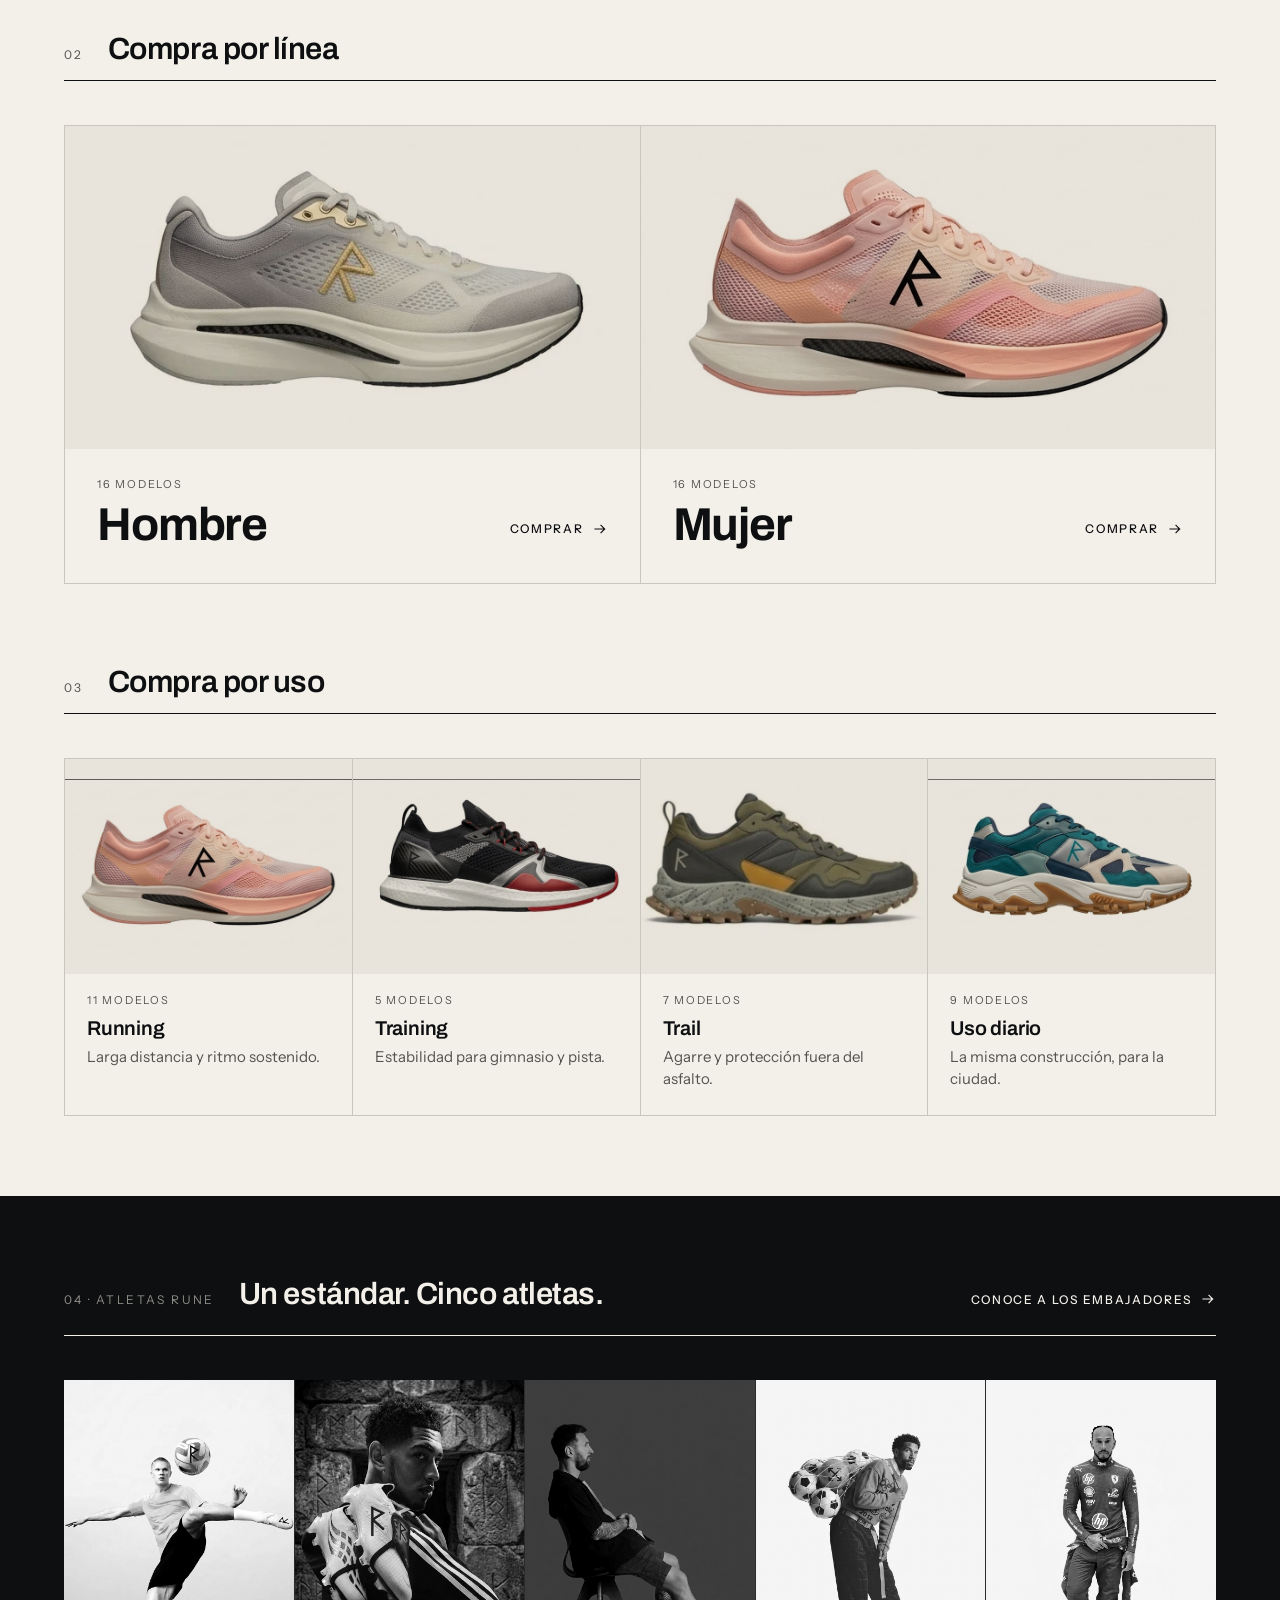
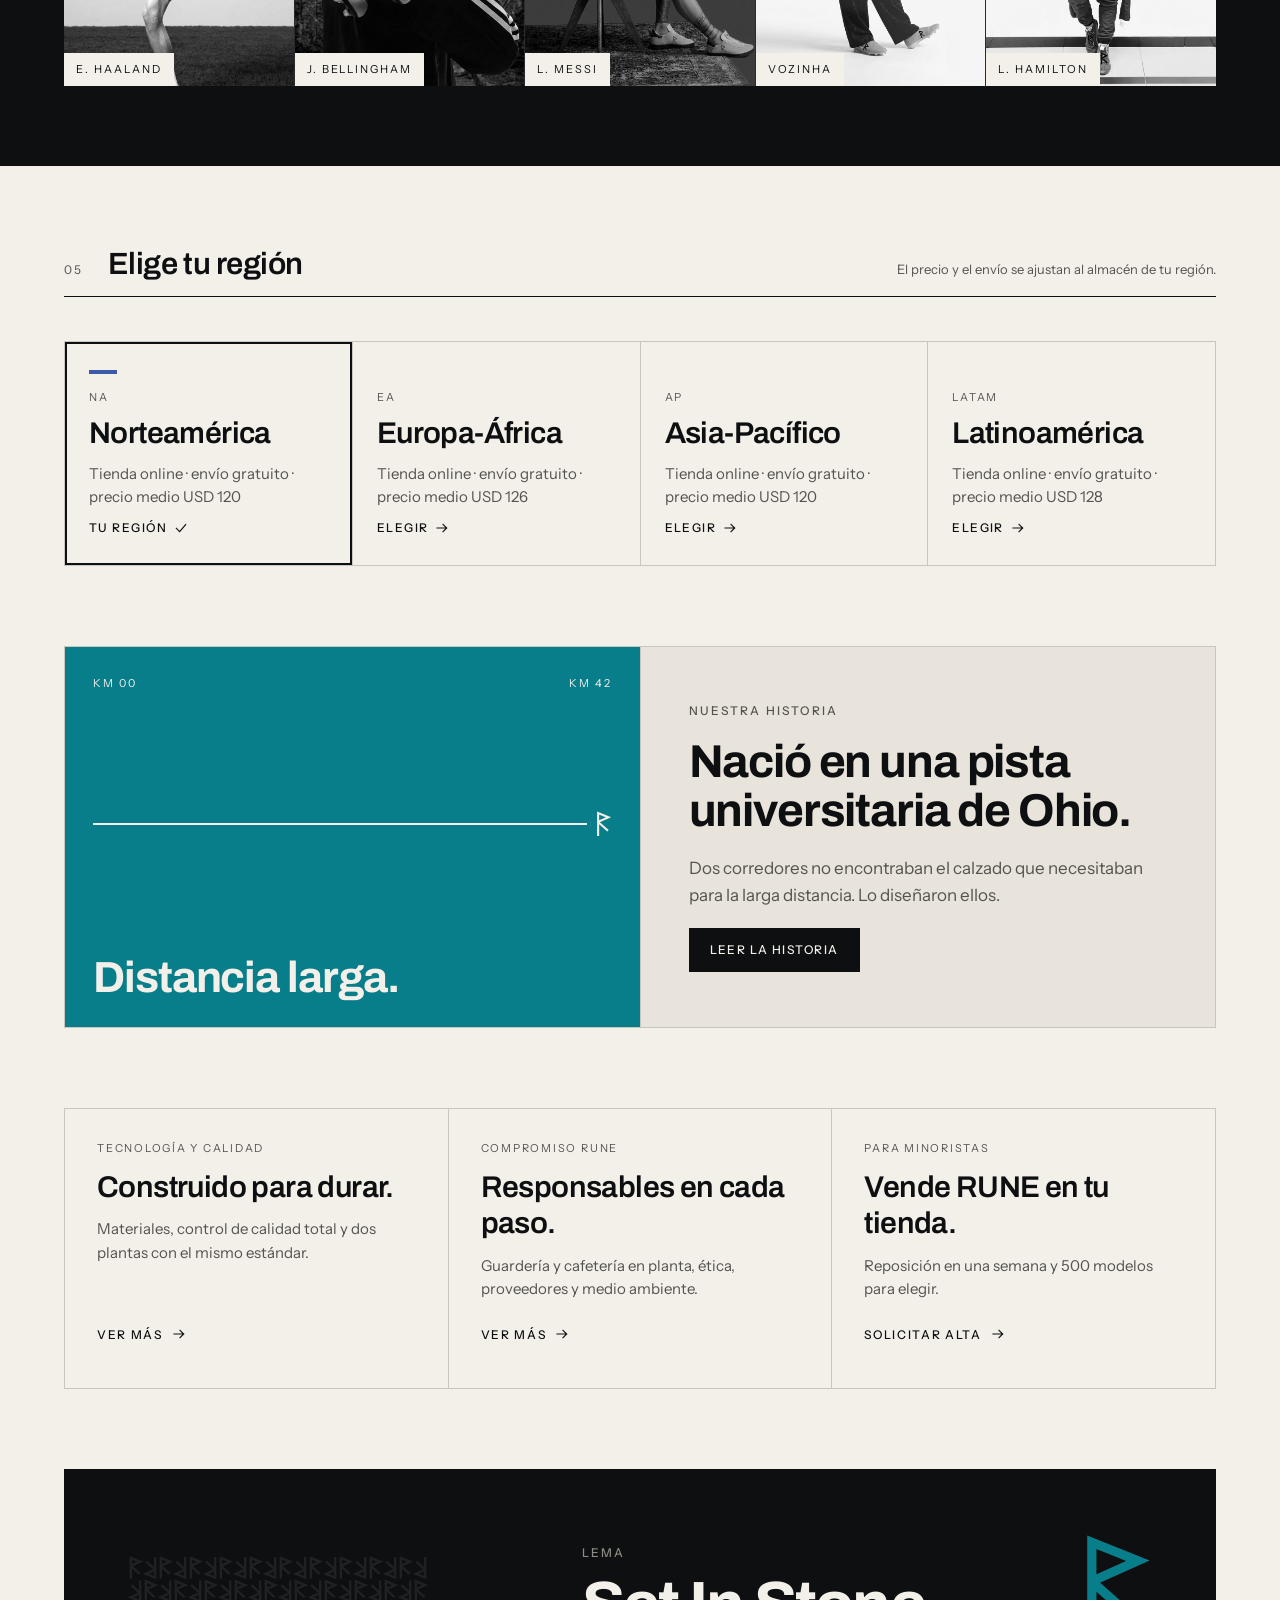
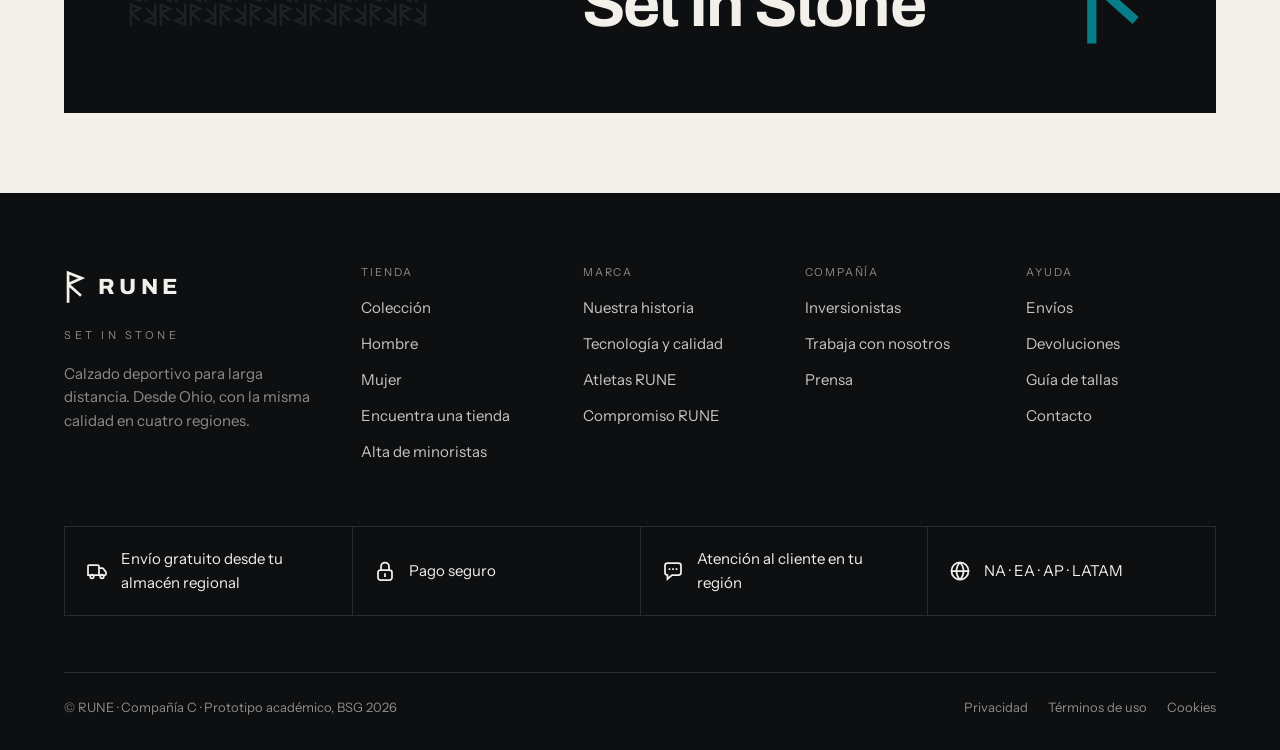
==== commit 7b819944: "V2" ====
--- a/index.html
+++ b/index.html
@@ -1,188 +1,188 @@
-<!doctype html>
-<html lang="es">
-<head>
-<meta charset="utf-8">
-<meta name="viewport" content="width=device-width, initial-scale=1">
-<title>RUNE · Calzado deportivo para larga distancia</title>
-<meta name="description" content="Calzado deportivo de larga distancia con la misma calidad en Norteamérica, Europa-África, Asia-Pacífico y Latinoamérica.">
-<link rel="icon" href="img/marca/favicon.svg" type="image/svg+xml">
-<link rel="stylesheet" href="css/site.css">
-<style>
-.uses .stage { aspect-ratio: 4 / 3; }
-.uses .stage img { object-fit: contain; transform: scale(1.1); }
-.uses .pcard:hover .stage img { transform: scale(1.16); }
-.gender { display: grid; grid-template-columns: repeat(auto-fit, minmax(min(100%, 420px), 1fr)); gap: 1px; background: var(--rune-ceniza); border: 1px solid var(--rune-ceniza); }
-.gender a { background: var(--bg-page); text-decoration: none; display: grid; grid-template-rows: auto 1fr; }
-.gender .stage { aspect-ratio: 16 / 9; }
-.gender .stage img { object-fit: contain; transform: scale(1.04); }
-.gender a:hover .stage img { transform: scale(1.09); }
-.gender .txt { padding: 28px 32px 32px; display: flex; justify-content: space-between; align-items: flex-end; gap: 16px; }
-.gender a:hover { box-shadow: inset 0 0 0 1px var(--border-strong); }
-.ath-strip { display: grid; grid-template-columns: repeat(5, minmax(0, 1fr)); gap: 1px; background: var(--rune-grafito); }
-.ath-strip a { display: block; text-decoration: none; }
-.ath-strip .photo { aspect-ratio: 3 / 4; }
-@media (max-width: 900px) { .ath-strip { grid-template-columns: repeat(2, minmax(0, 1fr)); } .ath-strip a:last-child { grid-column: 1 / -1; } .ath-strip a:last-child .photo { aspect-ratio: 16 / 9; } }
-.region-cell { min-height: 200px; padding: 28px 24px; display: flex; flex-direction: column; gap: 10px; text-decoration: none; background: var(--bg-page); color: inherit; cursor: pointer; border: 0; text-align: left; font: inherit; }
-.region-cell .sw { width: 28px; height: 4px; background: var(--acc); margin-bottom: 6px; visibility: hidden; }
-.region-cell[aria-pressed="true"] .sw { visibility: visible; }
-.region-cell:hover { box-shadow: inset 0 0 0 1px var(--border-strong); }
-.region-cell[aria-pressed="true"] { box-shadow: inset 0 0 0 2px var(--rune-basalto); }
-.region-cell .go { margin-top: auto; display: inline-flex; align-items: center; gap: 6px; font-size: 12px; letter-spacing: .12em; text-transform: uppercase; font-weight: 500; }
-</style>
-</head>
-<body>
-<div data-site-header data-active="inicio"></div>
-
-<main id="contenido">
-  <!-- Héroe -->
-  <section class="hero">
-    <div data-pattern data-cols="28" data-rows="9"></div>
-    <div class="hero-grid">
-      <div class="hero-copy">
-        <span class="lbl muted-inv">Colección Año 15 · 500 modelos</span>
-        <h1 class="display">Cada kilómetro.</h1>
-        <p class="lead measure" style="max-width:38ch">Mediasuela de doble densidad, upper tejido sin costuras y la misma calidad en Norteamérica, Europa-África, Asia-Pacífico y Latinoamérica.</p>
-        <div class="btns">
-          <a class="btn btn--accent" href="coleccion.html">Ver colección <span data-icon="arrow-right" data-size="18" data-class="ico--arrow"></span></a>
-          <a class="btn btn--ghost-inv" href="tiendas.html">Encuentra una tienda</a>
-        </div>
-      </div>
-      <div class="hero-media">
-        <img src="img/marca/Packaging_Rune.jpg" alt="Caja de zapatillas RUNE con papel de seda estampado con el patrón de runas" width="816" height="1275">
-        <div class="route acc-global route--slim">
-          <div class="marks"><span>Km 00</span><span>Km 42</span></div>
-          <div class="rl"><i></i><span data-symbol></span></div>
-        </div>
-      </div>
-    </div>
-  </section>
-
-  <!-- Promesas -->
-  <section class="wrap">
-    <div class="cells cells--flush g-4">
-      <div class="cell cell--sm"><span data-icon="shield-check" data-size="24"></span><span class="h4">Calidad 10 de 10</span><span class="small muted">La misma calificación de calidad en las cuatro regiones.</span></div>
-      <div class="cell cell--sm"><span data-icon="shoe" data-size="24"></span><span class="h4">500 modelos y estilos</span><span class="small muted">Running, training, trail y uso diario.</span></div>
-      <div class="cell cell--sm"><span data-icon="store" data-size="24"></span><span class="h4">Minoristas autorizados</span><span class="small muted">Reposición a tiendas en una semana.</span></div>
-      <div class="cell cell--sm"><span data-icon="truck" data-size="24"></span><span class="h4">Envío gratuito</span><span class="small muted">Desde el almacén de tu región, en las cuatro regiones.</span></div>
-    </div>
-  </section>
-
-  <!-- Destacados -->
-  <section class="wrap section">
-    <div class="sh"><span class="idx">01</span><h2>Destacados de la temporada</h2><a class="link-arrow aside" href="coleccion.html">Ver los 32 modelos <span data-icon="arrow-right" data-size="16"></span></a></div>
-    <div class="cells g-4" id="destacados"></div>
-  </section>
-
-  <!-- Hombre / Mujer -->
-  <section class="wrap section">
-    <div class="sh"><span class="idx">02</span><h2>Compra por línea</h2></div>
-    <div class="gender">
-      <a href="coleccion.html?genero=hombre">
-        <div class="stage"><img src="img/zapatillas/Zapatillas_hombre_3_3.png" alt="Ceniza Pace, zapatilla de running de hombre" loading="lazy"></div>
-        <div class="txt"><div class="stack gap-8"><span class="lbl-sm muted">16 modelos</span><span class="h2">Hombre</span></div><span class="link-arrow">Comprar <span data-icon="arrow-right" data-size="16"></span></span></div>
-      </a>
-      <a href="coleccion.html?genero=mujer">
-        <div class="stage"><img src="img/zapatillas/Zapatillas_mujer_2_3.jpg" alt="Coral Pace, zapatilla de running de mujer" loading="lazy"></div>
-        <div class="txt"><div class="stack gap-8"><span class="lbl-sm muted">16 modelos</span><span class="h2">Mujer</span></div><span class="link-arrow">Comprar <span data-icon="arrow-right" data-size="16"></span></span></div>
-      </a>
-    </div>
-  </section>
-
-  <!-- Por uso -->
-  <section class="wrap section uses">
-    <div class="sh"><span class="idx">03</span><h2>Compra por uso</h2></div>
-    <div class="cells g-4" id="usos"></div>
-  </section>
-
-  <!-- Atletas -->
-  <section class="section">
-    <div class="band-dark on-dark">
-      <div class="wrap" style="padding-top:80px;padding-bottom:80px">
-        <div class="sh"><span class="idx">04 · Atletas RUNE</span><h2>Un estándar. Cinco atletas.</h2><a class="link-arrow aside" href="atletas.html" style="color:var(--rune-hueso)">Conoce a los embajadores <span data-icon="arrow-right" data-size="16"></span></a></div>
-        <div class="ath-strip" id="atletas"></div>
-      </div>
-    </div>
-  </section>
-
-  <!-- Regiones -->
-  <section id="regiones" class="wrap section">
-    <div class="sh"><span class="idx">05</span><h2>Elige tu región</h2><span class="aside caption">El precio y el envío se ajustan al almacén de tu región.</span></div>
-    <div class="cells g-4" id="region-cells"></div>
-  </section>
-
-  <!-- Historia -->
-  <section class="wrap section">
-    <div class="cells g-2">
-      <div class="route acc-global" style="min-height:380px">
-        <div class="marks"><span>Km 00</span><span>Km 42</span></div>
-        <div class="rl"><i></i><span data-symbol></span></div>
-        <p class="hl">Distancia larga.</p>
-      </div>
-      <div class="cell cell--muted" style="padding:48px;justify-content:center;gap:18px">
-        <span class="lbl muted">Nuestra historia</span>
-        <h2 class="h2">Nació en una pista universitaria de Ohio.</h2>
-        <p class="muted">Dos corredores no encontraban el calzado que necesitaban para la larga distancia. Lo diseñaron ellos.</p>
-        <a class="btn btn--primary btn--sm" href="historia.html" style="align-self:flex-start">Leer la historia</a>
-      </div>
-    </div>
-  </section>
-
-  <!-- Marca -->
-  <section class="wrap section">
-    <div class="cells g-3">
-      <a class="cell" href="calidad.html"><span class="lbl-sm muted">Tecnología y calidad</span><span class="h3">Construido para durar.</span><span class="small muted">Materiales, control de calidad total y dos plantas con el mismo estándar.</span><span class="link-arrow" style="margin-top:auto">Ver más <span data-icon="arrow-right" data-size="16"></span></span></a>
-      <a class="cell" href="compromiso.html"><span class="lbl-sm muted">Compromiso RUNE</span><span class="h3">Responsables en cada paso.</span><span class="small muted">Guardería y cafetería en planta, ética, proveedores y medio ambiente.</span><span class="link-arrow" style="margin-top:auto">Ver más <span data-icon="arrow-right" data-size="16"></span></span></a>
-      <a class="cell" href="tiendas.html#mayorista"><span class="lbl-sm muted">Para minoristas</span><span class="h3">Vende RUNE en tu tienda.</span><span class="small muted">Reposición en una semana y 500 modelos para elegir.</span><span class="link-arrow" style="margin-top:auto">Solicitar alta <span data-icon="arrow-right" data-size="16"></span></span></a>
-    </div>
-  </section>
-
-  <section class="wrap section section--last">
-    <div class="tagline acc-global">
-      <div data-pattern data-cols="20" data-rows="3" style="opacity:.08"></div>
-      <div class="stack gap-12"><span class="lbl muted-inv">Lema</span><span class="t">Set In Stone</span></div>
-      <span data-symbol></span>
-    </div>
-  </section>
-</main>
-
-<div data-site-footer></div>
-
-<script src="js/data.js"></script>
-<script src="js/site.js"></script>
-<script>
-(function () {
-  var R = window.RUNE, D = R.data;
-  var feat = ['rn-0242', 'rn-0266', 'rn-0512', 'rn-0436'];
-  document.getElementById('destacados').innerHTML = feat.map(function (id, i) {
-    return R.productCard(R.byId(id), { badge: i === 0 ? 'Modelo insignia' : '' });
-  }).join('');
-
-  var useImg = { 'Running': 'rn-0270', 'Training': 'rn-0405', 'Trail': 'rn-0540', 'Uso diario': 'rn-0601' };
-  document.getElementById('usos').innerHTML = D.uses.map(function (u) {
-    var p = R.byId(useImg[u.key]);
-    var n = D.products.filter(function (x) { return x.use === u.key; }).length;
-    return '<a class="pcard" href="coleccion.html?uso=' + encodeURIComponent(u.key) + '"><div class="stage"><img src="' + p.img + '" alt="" loading="lazy"></div>' +
-      '<div class="body"><span class="meta">' + n + ' modelos</span><span class="name">' + u.key + '</span><span class="spec">' + u.desc + '</span></div></a>';
-  }).join('');
-
-  document.getElementById('atletas').innerHTML = D.athletes.map(function (a) {
-    return '<a class="photo-link" href="atletas.html#' + a.id + '"><div class="photo"><img class="bw" src="' + a.img + '" alt="' + R.esc(a.name) + '" style="object-position:' + a.pos + '" loading="lazy"><span class="name">' + R.esc(a.short) + '</span></div></a>';
-  }).join('');
-
-  var rc = document.getElementById('region-cells');
-  function drawRegions() {
-    var cur = R.region().key;
-    rc.innerHTML = D.regions.map(function (r) {
-      return '<button type="button" class="region-cell" data-key="' + r.key + '" aria-pressed="' + (r.key === cur) + '">' +
-        '<span class="sw" aria-hidden="true"></span><span class="lbl-sm muted">' + r.code + '</span>' +
-        '<span class="h3">' + r.name + '</span><span class="small muted">Tienda online · envío gratuito · precio medio USD ' + r.price + '</span>' +
-        '<span class="go">' + (r.key === cur ? 'Tu región ' + R.icon('check', 16) : 'Elegir ' + R.icon('arrow-right', 16)) + '</span></button>';
-    }).join('');
-  }
-  rc.addEventListener('click', function (e) { var b = e.target.closest('[data-key]'); if (b) R.setRegion(b.getAttribute('data-key')); });
-  document.addEventListener('rune:region', drawRegions);
-  drawRegions();
-})();
-</script>
-</body>
-</html>
+<!doctype html>
+<html lang="es">
+<head>
+<meta charset="utf-8">
+<meta name="viewport" content="width=device-width, initial-scale=1">
+<title>RUNE · Calzado deportivo para larga distancia</title>
+<meta name="description" content="Calzado deportivo de larga distancia con la misma calidad en Norteamérica, Europa-África, Asia-Pacífico y Latinoamérica.">
+<link rel="icon" href="img/marca/favicon.svg" type="image/svg+xml">
+<link rel="stylesheet" href="css/site.css">
+<style>
+.uses .stage { aspect-ratio: 4 / 3; }
+.uses .stage img { object-fit: contain; transform: scale(1.1); }
+.uses .pcard:hover .stage img { transform: scale(1.16); }
+.gender { display: grid; grid-template-columns: repeat(auto-fit, minmax(min(100%, 420px), 1fr)); gap: 1px; background: var(--rune-ceniza); border: 1px solid var(--rune-ceniza); }
+.gender a { background: var(--bg-page); text-decoration: none; display: grid; grid-template-rows: auto 1fr; }
+.gender .stage { aspect-ratio: 16 / 9; }
+.gender .stage img { object-fit: contain; transform: scale(1.04); }
+.gender a:hover .stage img { transform: scale(1.09); }
+.gender .txt { padding: 28px 32px 32px; display: flex; justify-content: space-between; align-items: flex-end; gap: 16px; }
+.gender a:hover { box-shadow: inset 0 0 0 1px var(--border-strong); }
+.ath-strip { display: grid; grid-template-columns: repeat(5, minmax(0, 1fr)); gap: 1px; background: var(--rune-grafito); }
+.ath-strip a { display: block; text-decoration: none; }
+.ath-strip .photo { aspect-ratio: 3 / 4; }
+@media (max-width: 900px) { .ath-strip { grid-template-columns: repeat(2, minmax(0, 1fr)); } .ath-strip a:last-child { grid-column: 1 / -1; } .ath-strip a:last-child .photo { aspect-ratio: 16 / 9; } }
+.region-cell { min-height: 200px; padding: 28px 24px; display: flex; flex-direction: column; gap: 10px; text-decoration: none; background: var(--bg-page); color: inherit; cursor: pointer; border: 0; text-align: left; font: inherit; }
+.region-cell .sw { width: 28px; height: 4px; background: var(--acc); margin-bottom: 6px; visibility: hidden; }
+.region-cell[aria-pressed="true"] .sw { visibility: visible; }
+.region-cell:hover { box-shadow: inset 0 0 0 1px var(--border-strong); }
+.region-cell[aria-pressed="true"] { box-shadow: inset 0 0 0 2px var(--rune-basalto); }
+.region-cell .go { margin-top: auto; display: inline-flex; align-items: center; gap: 6px; font-size: 12px; letter-spacing: .12em; text-transform: uppercase; font-weight: 500; }
+</style>
+</head>
+<body>
+<div data-site-header data-active="inicio"></div>
+
+<main id="contenido">
+  <!-- Héroe -->
+  <section class="hero">
+    <div data-pattern data-cols="28" data-rows="9"></div>
+    <div class="hero-grid">
+      <div class="hero-copy">
+        <span class="lbl muted-inv">Colección Año 15 · 500 modelos</span>
+        <h1 class="display">Cada kilómetro.</h1>
+        <p class="lead measure" style="max-width:38ch">Mediasuela de doble densidad, upper tejido sin costuras y la misma calidad en Norteamérica, Europa-África, Asia-Pacífico y Latinoamérica.</p>
+        <div class="btns">
+          <a class="btn btn--accent" href="coleccion.html">Ver colección <span data-icon="arrow-right" data-size="18" data-class="ico--arrow"></span></a>
+          <a class="btn btn--ghost-inv" href="tiendas.html">Encuentra una tienda</a>
+        </div>
+      </div>
+      <div class="hero-media">
+        <img src="img/marca/Packaging_Rune.jpg" alt="Caja de zapatillas RUNE con papel de seda estampado con el patrón de runas" width="816" height="1275">
+        <div class="route acc-global route--slim">
+          <div class="marks"><span>Km 00</span><span>Km 42</span></div>
+          <div class="rl"><i></i><span data-symbol></span></div>
+        </div>
+      </div>
+    </div>
+  </section>
+
+  <!-- Promesas -->
+  <section class="wrap">
+    <div class="cells cells--flush g-4">
+      <div class="cell cell--sm"><span data-icon="shield-check" data-size="24"></span><span class="h4">Calidad 10 de 10</span><span class="small muted">La misma calificación de calidad en las cuatro regiones.</span></div>
+      <div class="cell cell--sm"><span data-icon="shoe" data-size="24"></span><span class="h4">500 modelos y estilos</span><span class="small muted">Running, training, trail y uso diario.</span></div>
+      <div class="cell cell--sm"><span data-icon="store" data-size="24"></span><span class="h4">+10,000 tiendas</span><span class="small muted">Minoristas autorizados en cuatro regiones, con reposición en una semana.</span></div>
+      <div class="cell cell--sm"><span data-icon="truck" data-size="24"></span><span class="h4">Envío gratuito</span><span class="small muted">Desde el almacén de tu región, en las cuatro regiones.</span></div>
+    </div>
+  </section>
+
+  <!-- Destacados -->
+  <section class="wrap section">
+    <div class="sh"><span class="idx">01</span><h2>Destacados de la temporada</h2><a class="link-arrow aside" href="coleccion.html">Ver los 32 modelos <span data-icon="arrow-right" data-size="16"></span></a></div>
+    <div class="cells g-4" id="destacados"></div>
+  </section>
+
+  <!-- Hombre / Mujer -->
+  <section class="wrap section">
+    <div class="sh"><span class="idx">02</span><h2>Compra por línea</h2></div>
+    <div class="gender">
+      <a href="coleccion.html?genero=hombre">
+        <div class="stage"><img src="img/zapatillas/Zapatillas_hombre_3_3.png" alt="Ceniza Pace, zapatilla de running de hombre" loading="lazy"></div>
+        <div class="txt"><div class="stack gap-8"><span class="lbl-sm muted">16 modelos</span><span class="h2">Hombre</span></div><span class="link-arrow">Comprar <span data-icon="arrow-right" data-size="16"></span></span></div>
+      </a>
+      <a href="coleccion.html?genero=mujer">
+        <div class="stage"><img src="img/zapatillas/Zapatillas_mujer_2_3.jpg" alt="Coral Pace, zapatilla de running de mujer" loading="lazy"></div>
+        <div class="txt"><div class="stack gap-8"><span class="lbl-sm muted">16 modelos</span><span class="h2">Mujer</span></div><span class="link-arrow">Comprar <span data-icon="arrow-right" data-size="16"></span></span></div>
+      </a>
+    </div>
+  </section>
+
+  <!-- Por uso -->
+  <section class="wrap section uses">
+    <div class="sh"><span class="idx">03</span><h2>Compra por uso</h2></div>
+    <div class="cells g-4" id="usos"></div>
+  </section>
+
+  <!-- Atletas -->
+  <section class="section">
+    <div class="band-dark on-dark">
+      <div class="wrap" style="padding-top:80px;padding-bottom:80px">
+        <div class="sh"><span class="idx">04 · Atletas RUNE</span><h2>Un estándar. Cinco atletas.</h2><a class="link-arrow aside" href="atletas.html" style="color:var(--rune-hueso)">Conoce a los embajadores <span data-icon="arrow-right" data-size="16"></span></a></div>
+        <div class="ath-strip" id="atletas"></div>
+      </div>
+    </div>
+  </section>
+
+  <!-- Regiones -->
+  <section id="regiones" class="wrap section">
+    <div class="sh"><span class="idx">05</span><h2>Elige tu región</h2><span class="aside caption">El precio y el envío se ajustan al almacén de tu región.</span></div>
+    <div class="cells g-4" id="region-cells"></div>
+  </section>
+
+  <!-- Historia -->
+  <section class="wrap section">
+    <div class="cells g-2">
+      <div class="route acc-global" style="min-height:380px">
+        <div class="marks"><span>Km 00</span><span>Km 42</span></div>
+        <div class="rl"><i></i><span data-symbol></span></div>
+        <p class="hl">Distancia larga.</p>
+      </div>
+      <div class="cell cell--muted" style="padding:48px;justify-content:center;gap:18px">
+        <span class="lbl muted">Nuestra historia</span>
+        <h2 class="h2">Nació en una pista universitaria de Ohio.</h2>
+        <p class="muted">Dos corredores no encontraban el calzado que necesitaban para la larga distancia. Lo diseñaron ellos.</p>
+        <a class="btn btn--primary btn--sm" href="historia.html" style="align-self:flex-start">Leer la historia</a>
+      </div>
+    </div>
+  </section>
+
+  <!-- Marca -->
+  <section class="wrap section">
+    <div class="cells g-3">
+      <a class="cell" href="calidad.html"><span class="lbl-sm muted">Tecnología y calidad</span><span class="h3">Construido para durar.</span><span class="small muted">Materiales, control de calidad total y dos plantas con el mismo estándar.</span><span class="link-arrow" style="margin-top:auto">Ver más <span data-icon="arrow-right" data-size="16"></span></span></a>
+      <a class="cell" href="compromiso.html"><span class="lbl-sm muted">Compromiso RUNE</span><span class="h3">Responsables en cada paso.</span><span class="small muted">Guardería y cafetería en planta, ética, proveedores y medio ambiente.</span><span class="link-arrow" style="margin-top:auto">Ver más <span data-icon="arrow-right" data-size="16"></span></span></a>
+      <a class="cell" href="tiendas.html#mayorista"><span class="lbl-sm muted">Para minoristas</span><span class="h3">Vende RUNE en tu tienda.</span><span class="small muted">Reposición en una semana y 500 modelos para elegir.</span><span class="link-arrow" style="margin-top:auto">Solicitar alta <span data-icon="arrow-right" data-size="16"></span></span></a>
+    </div>
+  </section>
+
+  <section class="wrap section section--last">
+    <div class="tagline acc-global">
+      <div data-pattern data-cols="20" data-rows="3" style="opacity:.08"></div>
+      <div class="stack gap-12"><span class="lbl muted-inv">Lema</span><span class="t">Set In Stone</span></div>
+      <span data-symbol></span>
+    </div>
+  </section>
+</main>
+
+<div data-site-footer></div>
+
+<script src="js/data.js"></script>
+<script src="js/site.js"></script>
+<script>
+(function () {
+  var R = window.RUNE, D = R.data;
+  var feat = ['rn-0242', 'rn-0266', 'rn-0512', 'rn-0436'];
+  document.getElementById('destacados').innerHTML = feat.map(function (id, i) {
+    return R.productCard(R.byId(id), { badge: i === 0 ? 'Modelo insignia' : '' });
+  }).join('');
+
+  var useImg = { 'Running': 'rn-0270', 'Training': 'rn-0405', 'Trail': 'rn-0540', 'Uso diario': 'rn-0601' };
+  document.getElementById('usos').innerHTML = D.uses.map(function (u) {
+    var p = R.byId(useImg[u.key]);
+    var n = D.products.filter(function (x) { return x.use === u.key; }).length;
+    return '<a class="pcard" href="coleccion.html?uso=' + encodeURIComponent(u.key) + '"><div class="stage"><img src="' + p.img + '" alt="" loading="lazy"></div>' +
+      '<div class="body"><span class="meta">' + n + ' modelos</span><span class="name">' + u.key + '</span><span class="spec">' + u.desc + '</span></div></a>';
+  }).join('');
+
+  document.getElementById('atletas').innerHTML = D.athletes.map(function (a) {
+    return '<a class="photo-link" href="atletas.html#' + a.id + '"><div class="photo"><img class="bw" src="' + a.img + '" alt="' + R.esc(a.name) + '" style="object-position:' + a.pos + '" loading="lazy"><span class="name">' + R.esc(a.short) + '</span></div></a>';
+  }).join('');
+
+  var rc = document.getElementById('region-cells');
+  function drawRegions() {
+    var cur = R.region().key;
+    rc.innerHTML = D.regions.map(function (r) {
+      return '<button type="button" class="region-cell" data-key="' + r.key + '" aria-pressed="' + (r.key === cur) + '">' +
+        '<span class="sw" aria-hidden="true"></span><span class="lbl-sm muted">' + r.code + '</span>' +
+        '<span class="h3">' + r.name + '</span><span class="small muted">Tienda online · envío gratuito · precio medio USD ' + r.price + '</span>' +
+        '<span class="go">' + (r.key === cur ? 'Tu región ' + R.icon('check', 16) : 'Elegir ' + R.icon('arrow-right', 16)) + '</span></button>';
+    }).join('');
+  }
+  rc.addEventListener('click', function (e) { var b = e.target.closest('[data-key]'); if (b) R.setRegion(b.getAttribute('data-key')); });
+  document.addEventListener('rune:region', drawRegions);
+  drawRegions();
+})();
+</script>
+</body>
+</html>
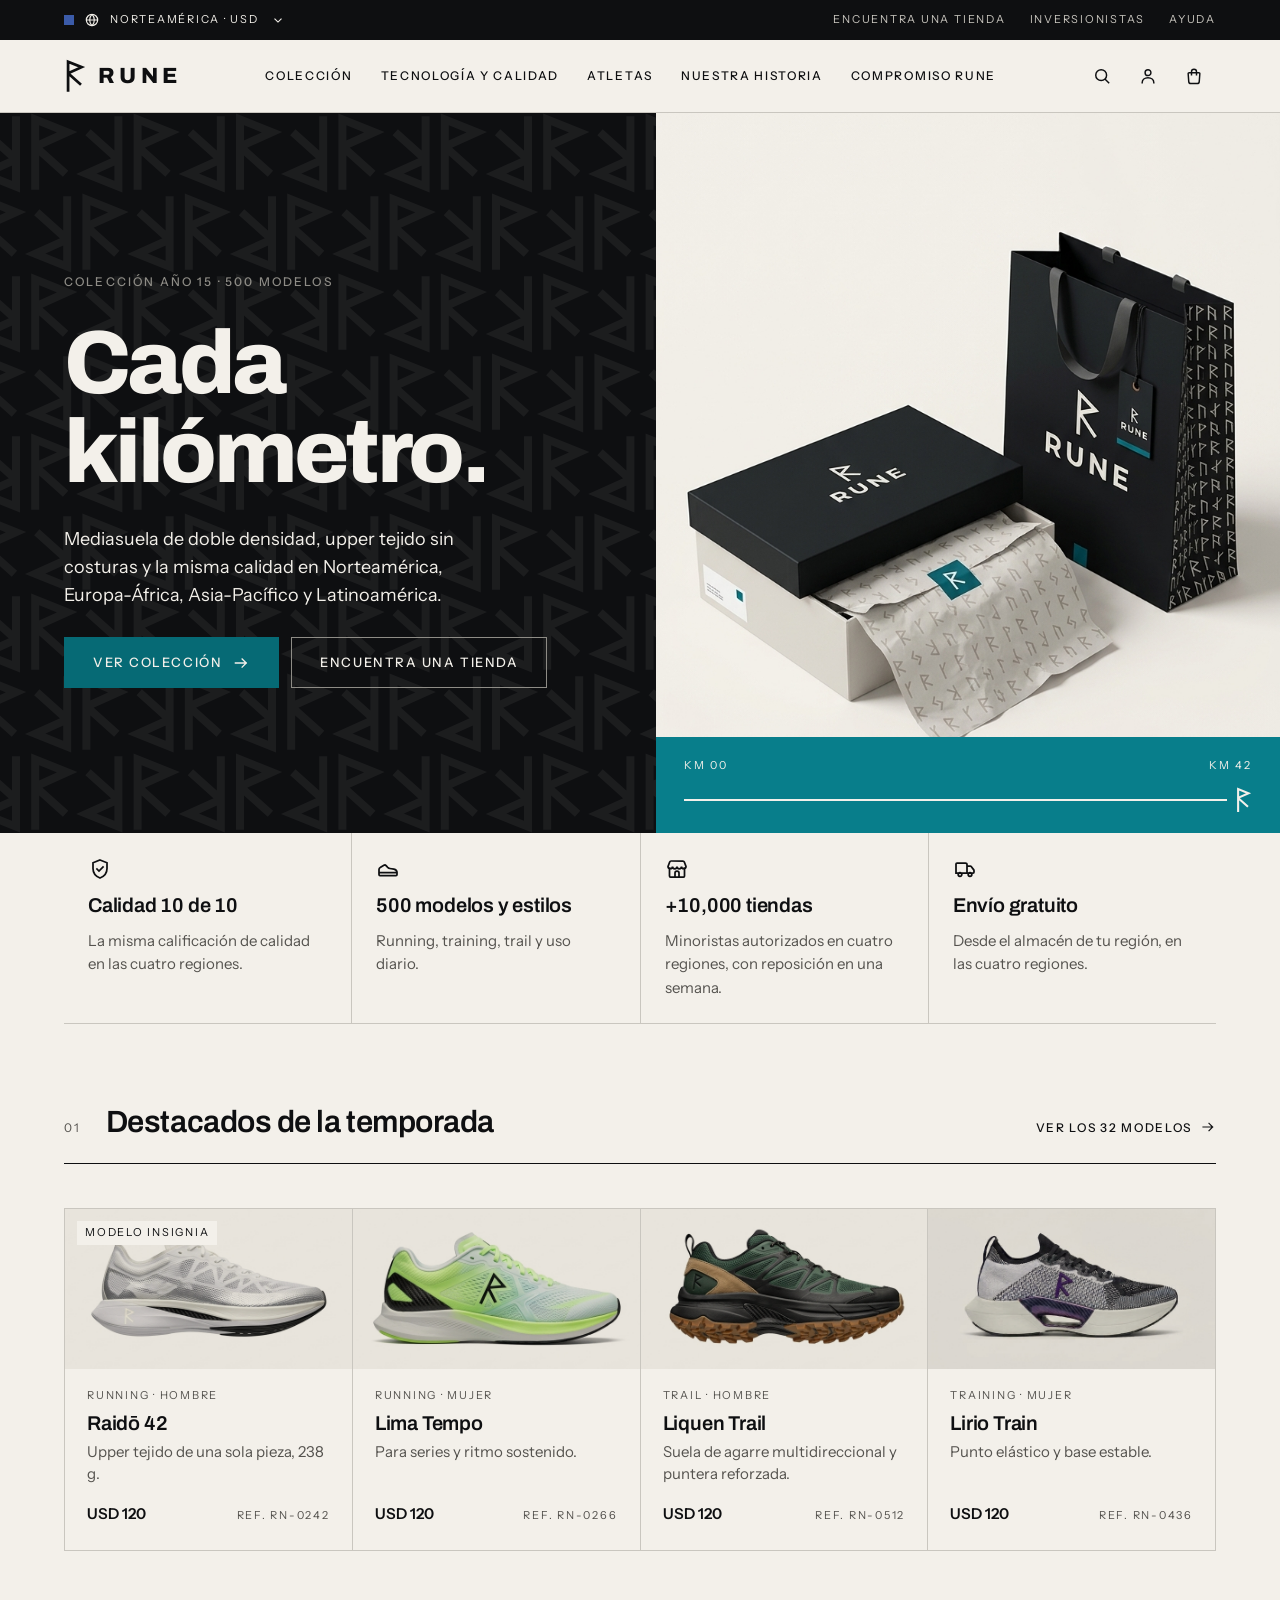
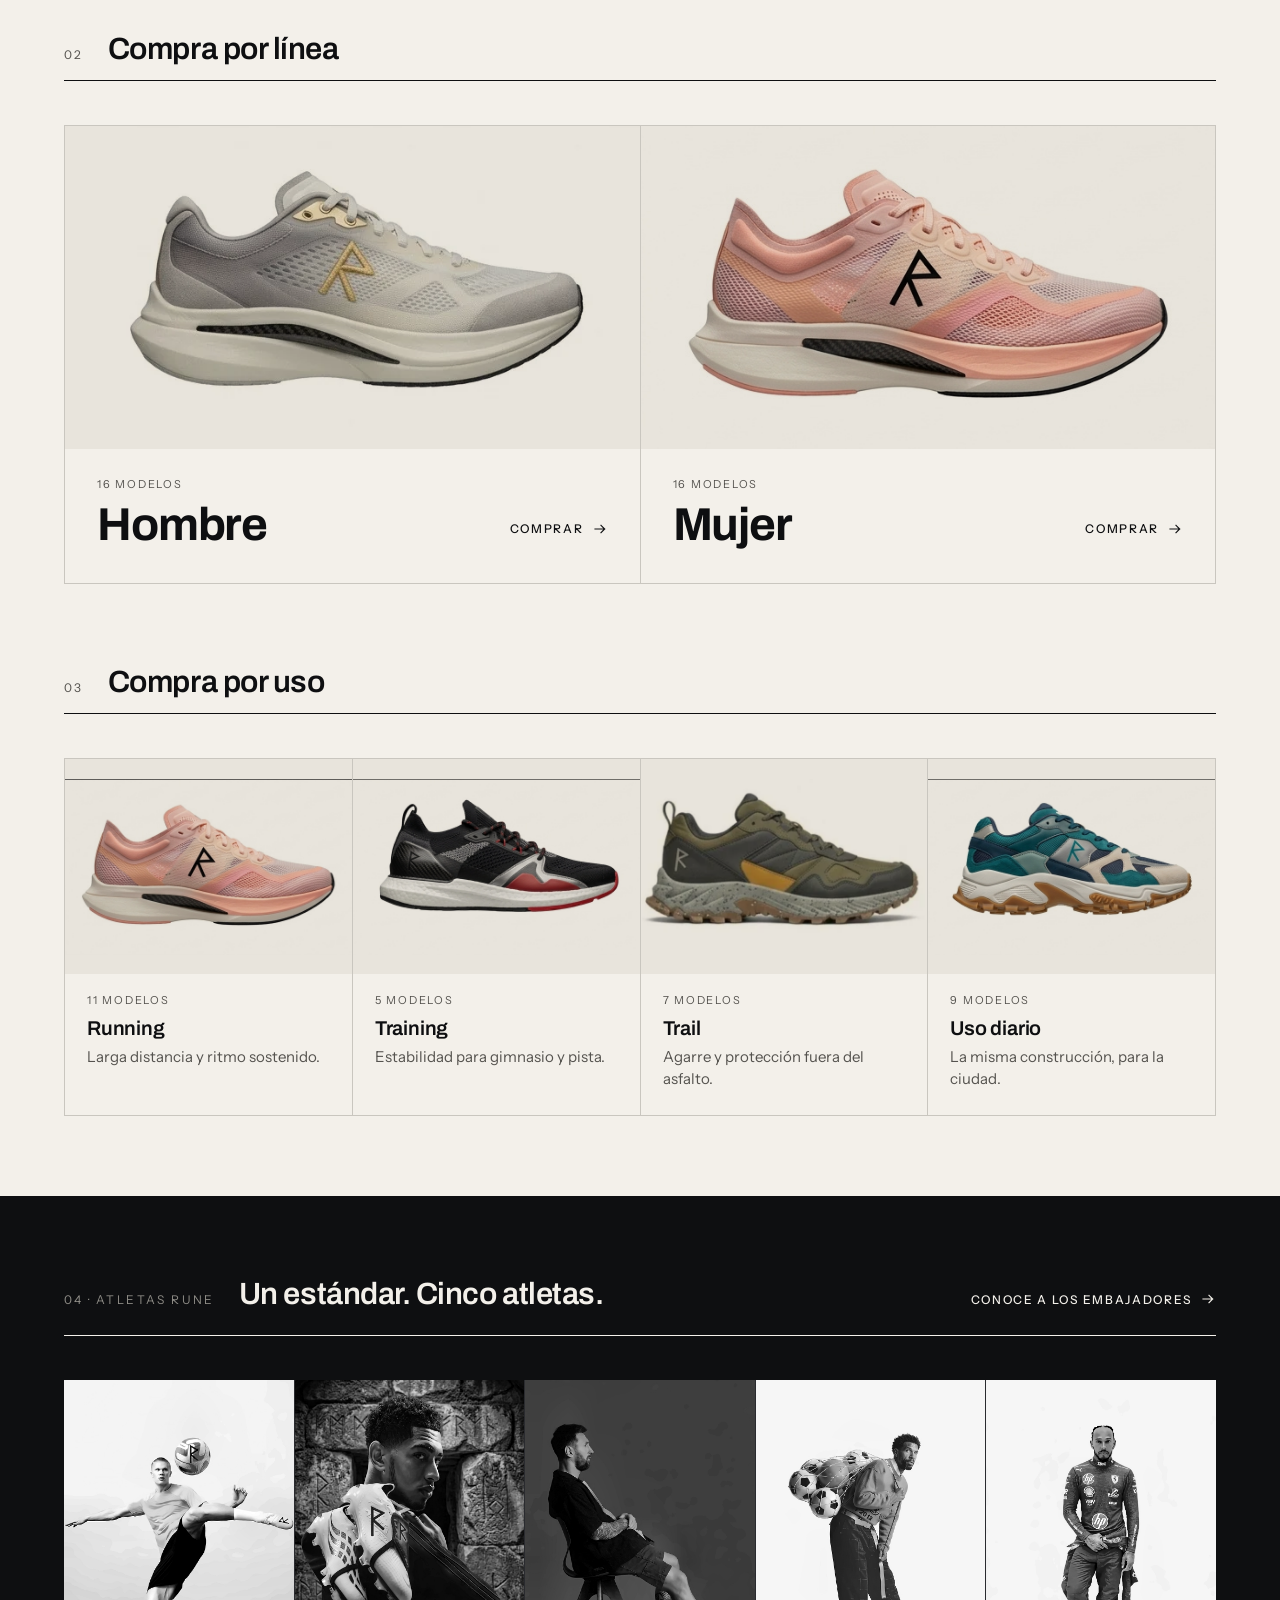
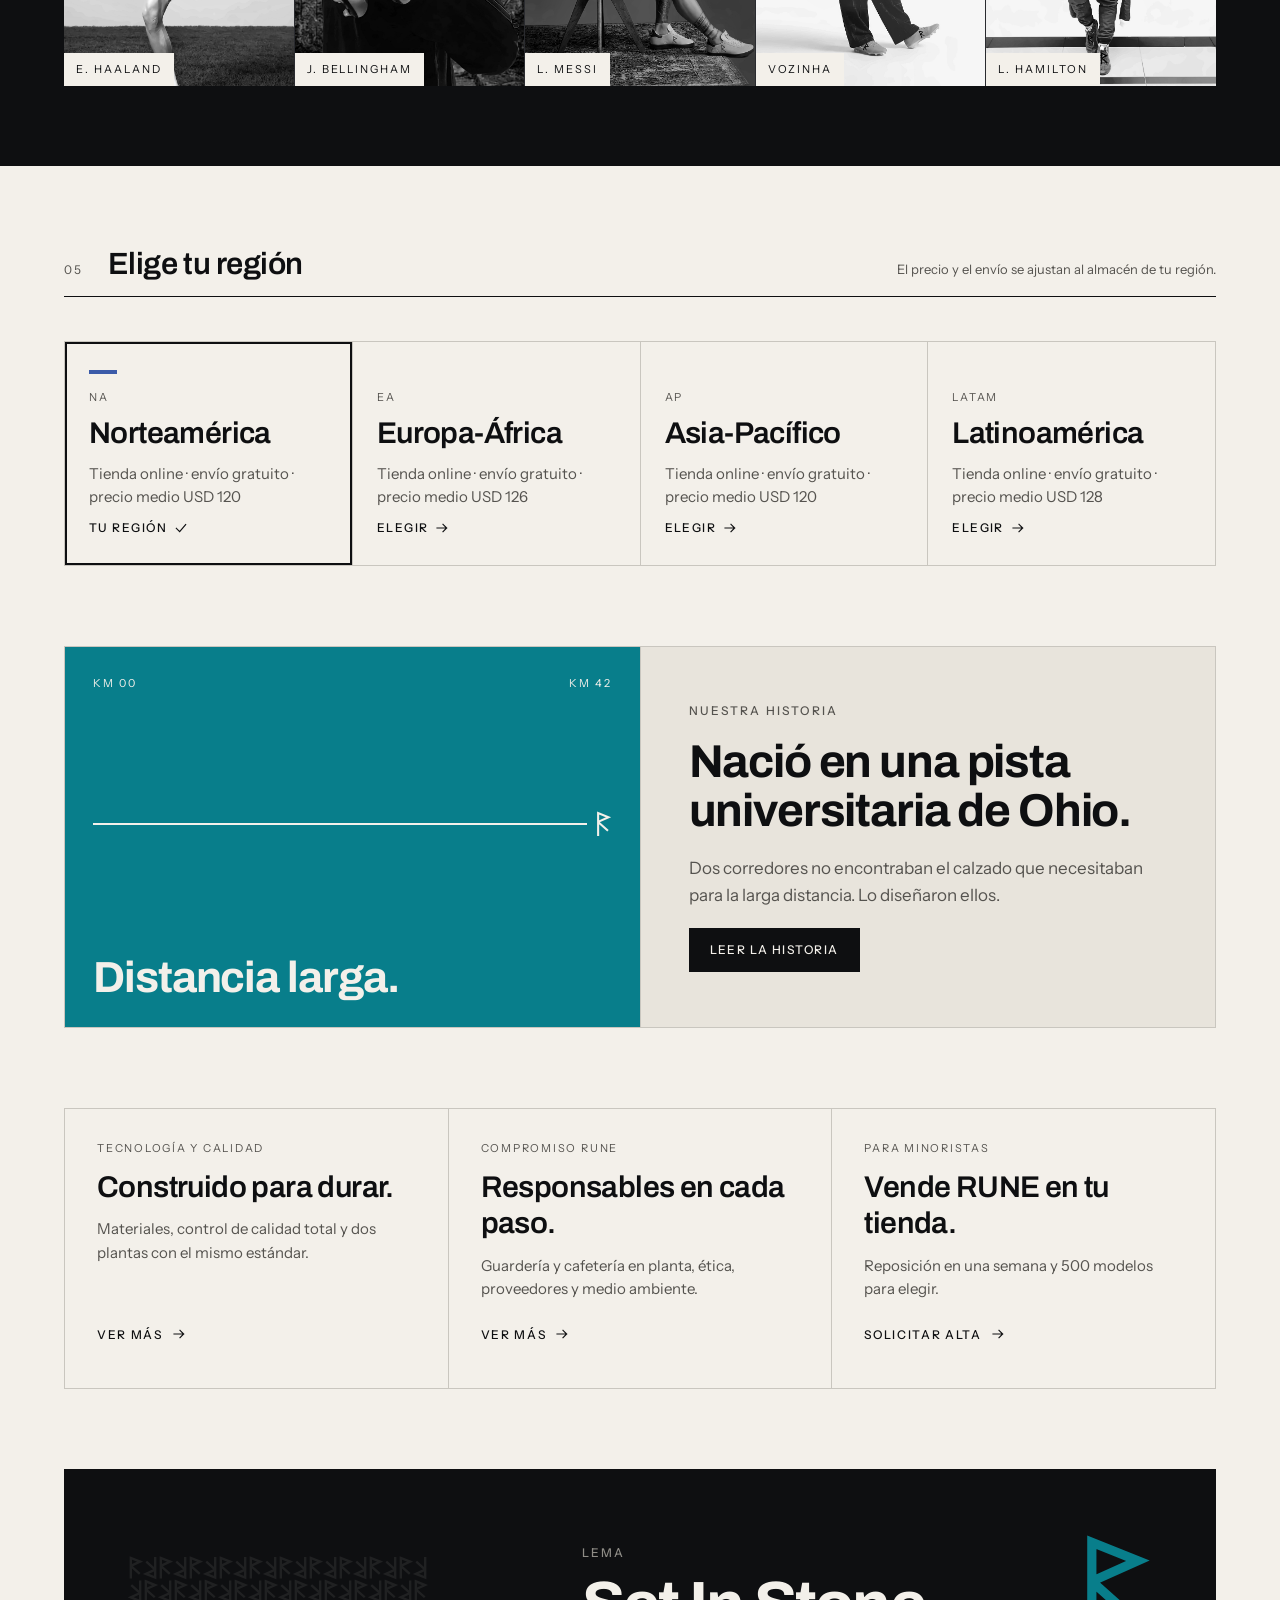
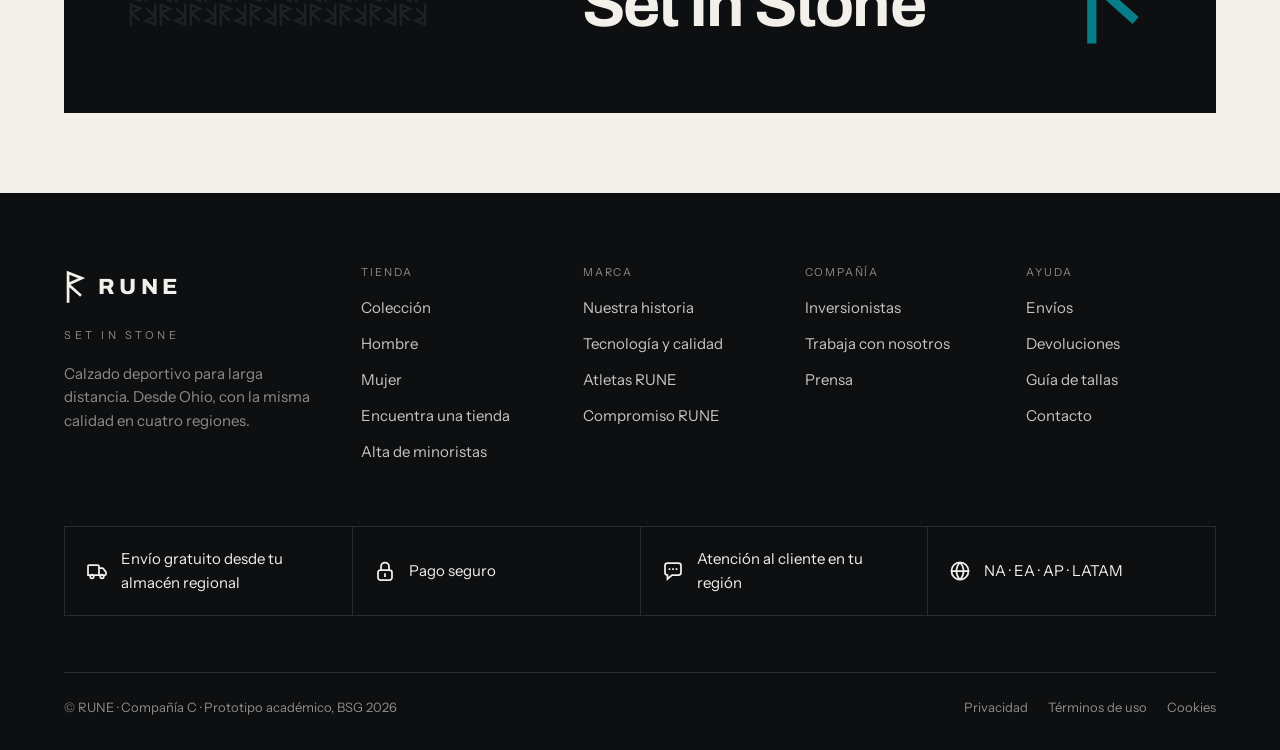
==== commit d44d7f11: "Update index.html" ====
--- a/index.html
+++ b/index.html
@@ -3,7 +3,7 @@
 <head>
 <meta charset="utf-8">
 <meta name="viewport" content="width=device-width, initial-scale=1">
-<title>RUNE · Calzado deportivo para larga distancia</title>
+<title>RUNE · Set in Stone</title>
 <meta name="description" content="Calzado deportivo de larga distancia con la misma calidad en Norteamérica, Europa-África, Asia-Pacífico y Latinoamérica.">
 <link rel="icon" href="img/marca/favicon.svg" type="image/svg+xml">
 <link rel="stylesheet" href="css/site.css">
